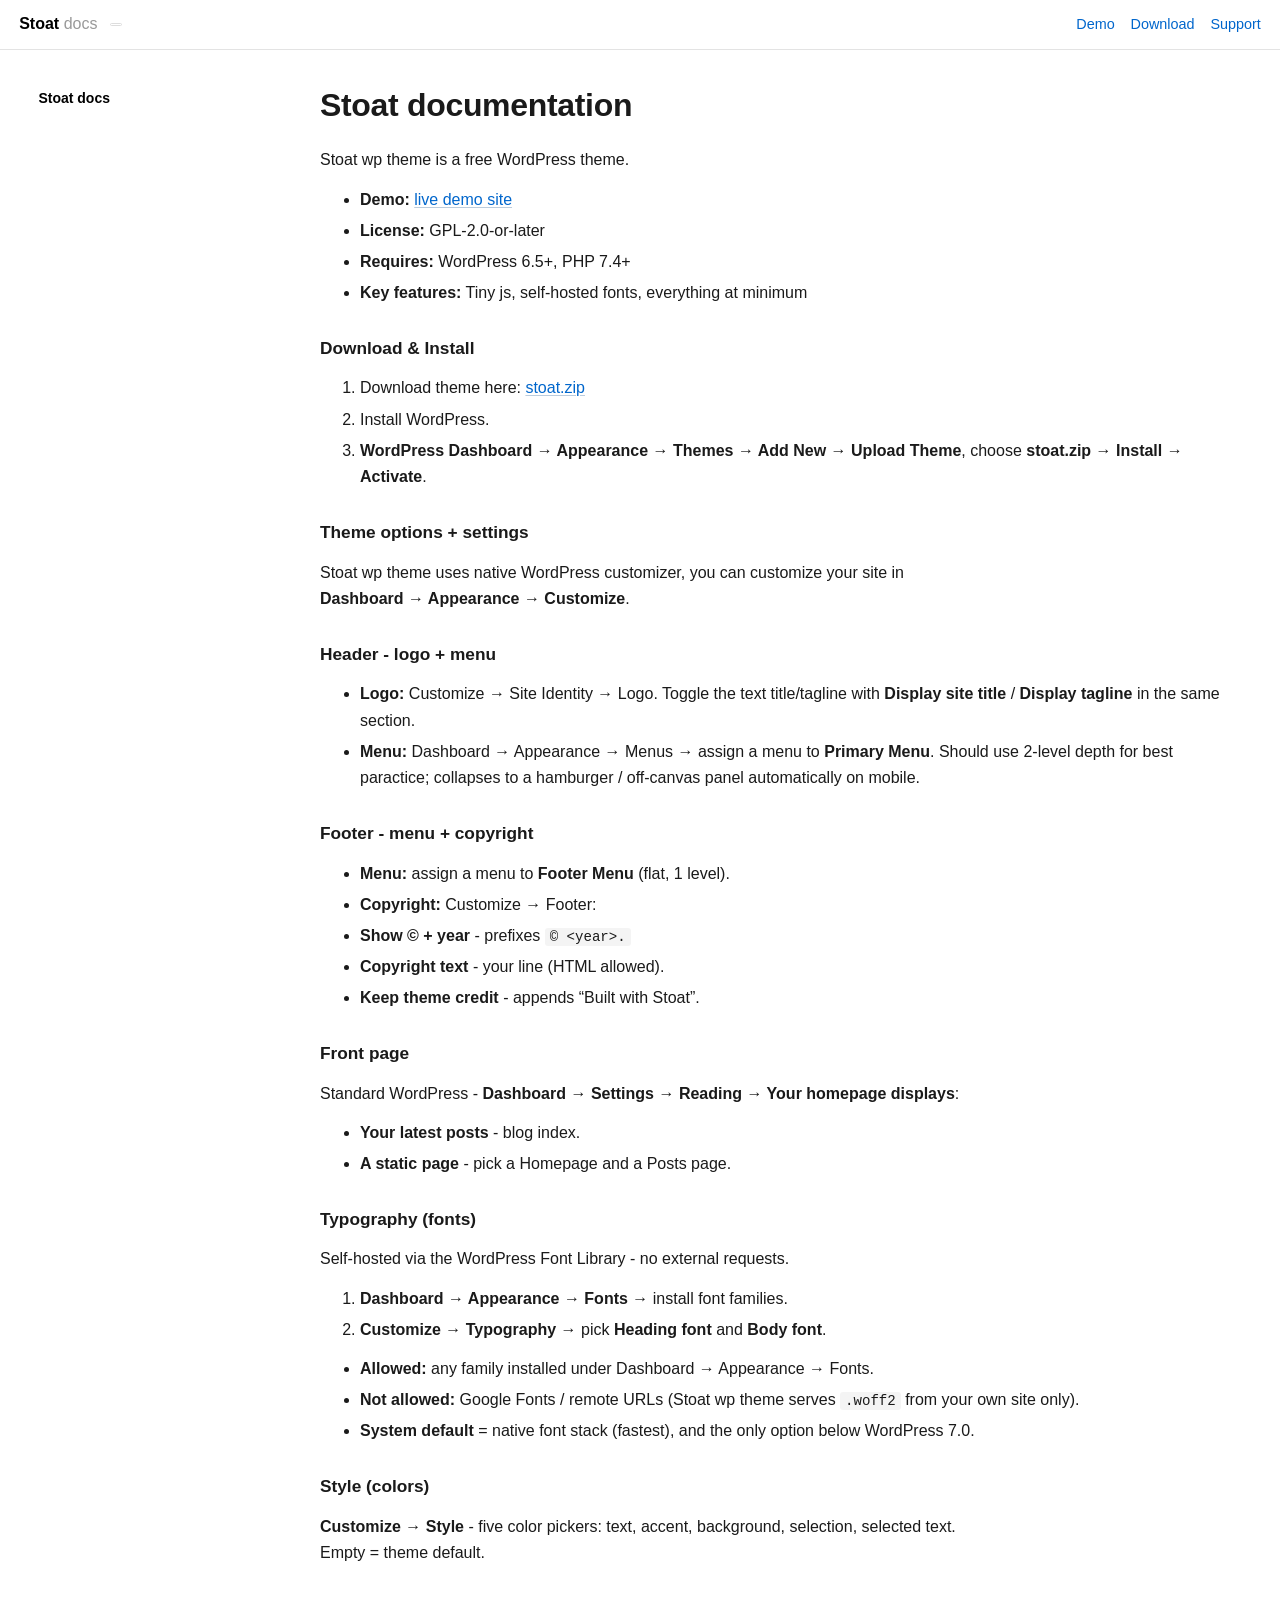
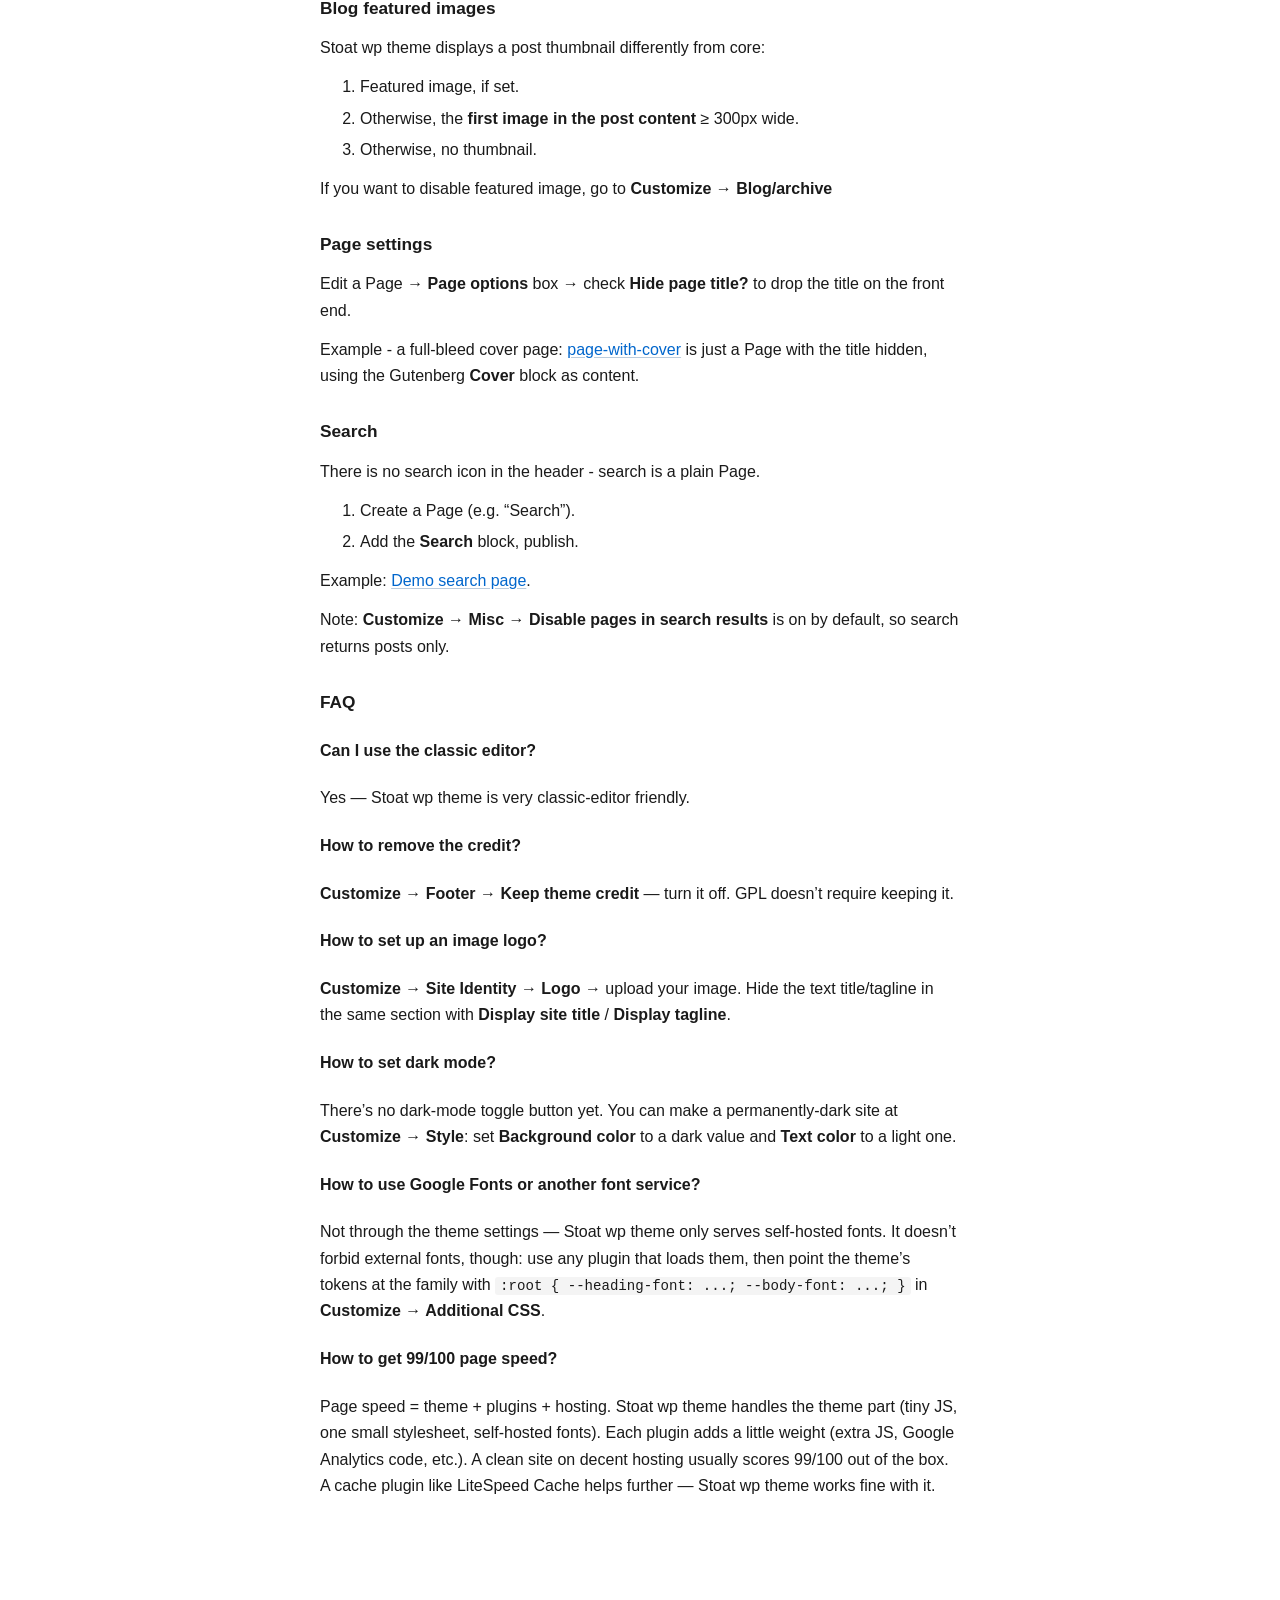
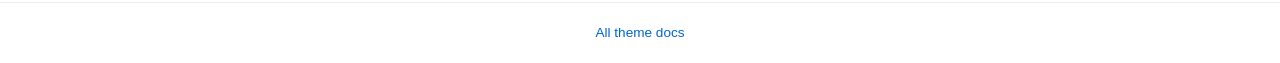
==== docs/index.html @ f6a3c733 "Add Google Analytics tag to every page" ====
<!doctype html><html lang=en><head><meta charset=utf-8><meta name=viewport content="width=device-width,initial-scale=1"><title>Stoat</title><meta name=description content="Stoat wp theme is a free WordPress theme."><link rel=canonical href="https://themedocs.github.io/stoat/"><meta property="og:title" content="Stoat"><meta property="og:url" content="https://themedocs.github.io/stoat/"><meta property="og:type" content="article"><meta property="og:site_name" content="Stoat docs"><meta name="twitter:card" content="summary"><meta property="og:description" content="Stoat wp theme is a free WordPress theme."><style>:root{--a:#1d4ed8}*{box-sizing:border-box}body{margin:0;font:16px/1.65 -apple-system,BlinkMacSystemFont,"Segoe UI",Roboto,sans-serif;color:#1a1a1a;background:#fff;-webkit-text-size-adjust:100%}a{color:#06c;text-decoration:none}a:hover{text-decoration:underline}.skip{position:absolute;left:-9999px}.skip:focus{left:.5em;top:.5em;z-index:9;background:#fff;padding:.4em .8em;border:1px solid #999}.bar{display:flex;align-items:center;gap:.8em;padding:.7em 1.2em;border-bottom:1px solid #e3e3e3;position:sticky;top:0;background:#fff;z-index:5}.bar .brand{color:#000;font-weight:600}.bar .brand span{color:#999;font-weight:400}.bar .ver{font-size:.75em;color:#666;border:1px solid #ddd;padding:.05em .4em;border-radius:2px}.bar-links{margin-left:auto;display:flex;gap:1.1em;font-size:.9em}.jump{display:none}.wrap{display:grid;grid-template-columns:15em minmax(0,1fr) 13em;gap:2.6em;max-width:78em;margin:0 auto;padding:2.2em 1.4em 4em;align-items:start}main{grid-column:2;grid-row:1;max-width:40em;min-width:0}.wide main{grid-column:2/4;max-width:58em}.side{grid-column:1;grid-row:1;position:sticky;top:4.2em;max-height:calc(100vh - 6em);overflow-y:auto;font-size:.875em;line-height:1.75}.toc{grid-column:3;grid-row:1;position:sticky;top:4.2em;font-size:.82em;line-height:1.7}.side a{display:block;color:#444;padding:.1em 0}.side a:hover{color:#06c;text-decoration:none}.side a.on{color:#000;font-weight:600;box-shadow:-.7em 0 0 -.55em var(--a)}.side b{display:block;color:#999;font-size:.82em;text-transform:uppercase;letter-spacing:.06em;margin:1.5em 0 .3em;font-weight:600}.side b:first-of-type{margin-top:.8em}.side-home{font-weight:600;color:#000!important}.toc b{display:block;color:#999;font-size:.9em;text-transform:uppercase;letter-spacing:.06em;margin-bottom:.5em;font-weight:600}.toc a{display:block;color:#555;padding:.12em 0;border-left:2px solid #eee;padding-left:.8em}.toc a.sub{padding-left:1.6em}.toc a:hover{color:#06c;border-left-color:var(--a);text-decoration:none}.crumbs{font-size:.82em;color:#999;margin-bottom:1.1em;display:flex;gap:.5em;flex-wrap:wrap}.crumbs a::after,.crumbs span:not(:last-child)::after{content:" ›";color:#ccc}h1{font-size:2em;line-height:1.25;margin:0 0 .7em;letter-spacing:-.01em}h2{font-size:1.3em;margin:2em 0 .5em;padding-top:1em;border-top:1px solid #eee;letter-spacing:-.005em}h3{font-size:1.08em;margin:1.6em 0 .3em}p,ul,ol{margin:.8em 0}li{margin:.3em 0}main a{text-decoration:underline;text-underline-offset:2px;text-decoration-color:#bcd}blockquote{margin:1.1em 0;padding:.1em 0 .1em 1.1em;border-left:3px solid var(--a);color:#555}code{background:#f4f4f4;padding:.1em .35em;border-radius:3px;font-size:.88em}pre{background:#f8f8f8;border-left:2px solid #ddd;padding:.7em .9em;overflow-x:auto;font-size:.85em;line-height:1.5;margin:.9em 0}pre code{background:none;padding:0;font-size:1em}img{max-width:100%;height:auto;border:1px solid #eee}table{border-collapse:collapse;font-size:.9em;margin:1em 0;display:block;overflow-x:auto}th,td{border:1px solid #e3e3e3;padding:.4em .7em;text-align:left;vertical-align:top}th{background:#fafafa;font-weight:600}hr{border:0;border-top:1px solid #eee;margin:2.2em 0}kbd{border:1px solid #ccc;border-bottom-width:2px;border-radius:3px;padding:.05em .35em;font-size:.85em;background:#fafafa}.pager{display:flex;gap:1em;margin-top:3em;padding-top:1.2em;border-top:1px solid #eee;font-size:.92em}.pager a{flex:1;border:1px solid #e3e3e3;padding:.6em .9em;text-decoration:none;color:#000}.pager a:hover{border-color:var(--a)}.pager a span{display:block;font-size:.8em;color:#999}.pager .next{text-align:right;margin-left:auto}.cards{column-count:3;column-gap:2.4em;margin-top:2.4em}.card{break-inside:avoid;margin-bottom:1.9em}.wide main>p{max-width:40em}.card h2{font-size:.82em;text-transform:uppercase;letter-spacing:.06em;color:#999;border:0;margin:0 0 .4em;padding:0}.card a{display:block;font-size:.95em;padding:.1em 0;text-decoration:none}.card .more{color:#999;font-size:.88em}.picks{display:grid;gap:1em;margin-top:2em;max-width:34em}.pick{display:block;border:1px solid #e3e3e3;padding:1em 1.2em;text-decoration:none}.pick:hover{border-color:var(--a);text-decoration:none}.pick b{display:block;color:#000;font-size:1.1em}.pick span{color:#666;font-size:.92em}.foot{border-top:1px solid #eee;padding:1.4em;text-align:center;font-size:.85em;color:#999}@media(max-width:64em){.wrap{grid-template-columns:minmax(0,1fr);gap:0;padding:1.4em 1.1em 3em}main,.wide main{grid-column:1;max-width:none}.cards{column-count:1}.toc{display:none}.side{grid-column:1;grid-row:2;position:static;max-height:none;margin-top:3em;padding-top:1.4em;border-top:1px solid #eee;font-size:1em;line-height:2}.side a.on{box-shadow:none;color:#000}.jump{display:block;font-size:.9em;color:#666}.bar{padding:.7em .9em}.bar-links{display:none}.bar .ver{margin-left:auto}h1{font-size:1.6em}h2{font-size:1.2em}.pager{flex-direction:column}.pager .next{text-align:left;margin-left:0}}</style><script type="application/ld+json">{"@context":"https://schema.org","@type":"BreadcrumbList","itemListElement":[{"@type":"ListItem","position":1,"name":"Stoat"}]}</script><script async src="https://www.googletagmanager.com/gtag/js?id=G-YC7YN7JPV8"></script><script>window.dataLayer=window.dataLayer||[];function gtag(){dataLayer.push(arguments);}gtag('js',new Date());gtag('config','G-YC7YN7JPV8');</script></head><body><a class=skip href="#main">Skip to content</a><header class=bar><a class=brand href="/stoat/">Stoat <span>docs</span></a><span class=ver></span><nav class=bar-links><a href="https://stoat.themepreview.site/" rel=noopener target=_blank>Demo</a><a href="https://wordpress.org/themes/stoat/" rel=noopener target=_blank>Download</a><a href="https://wordpress.org/support/theme/stoat/">Support</a></nav><a class=jump href="#nav">All pages</a></header><div class="wrap wide"><main id=main><h1>Stoat documentation</h1><p>Stoat wp theme is a free WordPress theme.</p>
<ul>
<li><strong>Demo:</strong> <a href="https://stoat.themepreview.site">live demo site</a></li>
<li><strong>License:</strong> GPL-2.0-or-later</li>
<li><strong>Requires:</strong> WordPress 6.5+, PHP 7.4+</li>
<li><strong>Key features:</strong> Tiny js, self-hosted fonts, everything at minimum</li>
</ul>
<h3 id="download-install">Download &amp; Install</h3>
<ol>
<li>Download theme here: <a href="https://downloads.wordpress.org/theme/stoat.zip">stoat.zip</a></li>
<li>Install WordPress.</li>
<li><strong>WordPress Dashboard → Appearance → Themes → Add New → Upload Theme</strong>, choose <strong>stoat.zip</strong> → <strong>Install</strong> → <strong>Activate</strong>.</li>
</ol>
<h3 id="theme-options-settings">Theme options + settings</h3>
<p>Stoat wp theme uses native WordPress customizer, you can customize your site in <strong>Dashboard → Appearance → Customize</strong>.</p>
<h3 id="header-logo-menu">Header - logo + menu</h3>
<ul>
<li><strong>Logo:</strong> Customize → Site Identity → Logo. Toggle the text title/tagline with <strong>Display site title</strong> / <strong>Display tagline</strong> in the same section.</li>
<li><strong>Menu:</strong> Dashboard → Appearance → Menus → assign a menu to <strong>Primary Menu</strong>. Should use 2-level depth for best paractice; collapses to a hamburger / off-canvas panel automatically on mobile.</li>
</ul>
<h3 id="footer-menu-copyright">Footer - menu + copyright</h3>
<ul>
<li><strong>Menu:</strong> assign a menu to <strong>Footer Menu</strong> (flat, 1 level).</li>
<li><strong>Copyright:</strong> Customize → Footer:</li>
<li><strong>Show © + year</strong> - prefixes <code>© &lt;year&gt;.</code></li>
<li><strong>Copyright text</strong> - your line (HTML allowed).</li>
<li><strong>Keep theme credit</strong> - appends &ldquo;Built with Stoat&rdquo;.</li>
</ul>
<h3 id="front-page">Front page</h3>
<p>Standard WordPress - <strong>Dashboard → Settings → Reading → Your homepage displays</strong>:</p>
<ul>
<li><strong>Your latest posts</strong> - blog index.</li>
<li><strong>A static page</strong> - pick a Homepage and a Posts page.</li>
</ul>
<h3 id="typography-fonts">Typography (fonts)</h3>
<p>Self-hosted via the WordPress Font Library - no external requests.</p>
<ol>
<li><strong>Dashboard → Appearance → Fonts</strong> → install font families.</li>
<li><strong>Customize → Typography</strong> → pick <strong>Heading font</strong> and <strong>Body font</strong>.</li>
</ol>
<ul>
<li><strong>Allowed:</strong> any family installed under Dashboard → Appearance → Fonts.</li>
<li><strong>Not allowed:</strong> Google Fonts / remote URLs (Stoat wp theme serves <code>.woff2</code> from your own site only).</li>
<li><strong>System default</strong> = native font stack (fastest), and the only option below WordPress 7.0.</li>
</ul>
<h3 id="style-colors">Style (colors)</h3>
<p><strong>Customize → Style</strong> - five color pickers: text, accent, background, selection, selected text. Empty = theme default.</p>
<h3 id="blog-featured-images">Blog featured images</h3>
<p>Stoat wp theme displays a post thumbnail differently from core:</p>
<ol>
<li>Featured image, if set.</li>
<li>Otherwise, the <strong>first image in the post content</strong> ≥ 300px wide.</li>
<li>Otherwise, no thumbnail.</li>
</ol>
<p>If you want to disable featured image, go to <strong>Customize → Blog/archive</strong></p>
<h3 id="page-settings">Page settings</h3>
<p>Edit a Page → <strong>Page options</strong> box → check <strong>Hide page title?</strong> to drop the title on the front end.</p>
<p>Example - a full-bleed cover page: <a href="https://stoat.themepreview.site/page-with-cover/">page-with-cover</a> is just a Page with the title hidden, using the Gutenberg <strong>Cover</strong> block as content.</p>
<h3 id="search">Search</h3>
<p>There is no search icon in the header - search is a plain Page.</p>
<ol>
<li>Create a Page (e.g. &ldquo;Search&rdquo;).</li>
<li>Add the <strong>Search</strong> block, publish.</li>
</ol>
<p>Example: <a href="https://stoat.themepreview.site/search/">Demo search page</a>.</p>
<p>Note: <strong>Customize → Misc → Disable pages in search results</strong> is on by default, so search returns posts only.</p>
<h3 id="faq">FAQ</h3>
<h4 id="can-i-use-the-classic-editor">Can I use the classic editor?</h4>
<p>Yes — Stoat wp theme is very classic-editor friendly.</p>
<h4 id="how-to-remove-the-credit">How to remove the credit?</h4>
<p><strong>Customize → Footer → Keep theme credit</strong> — turn it off. GPL doesn&rsquo;t require keeping it.</p>
<h4 id="how-to-set-up-an-image-logo">How to set up an image logo?</h4>
<p><strong>Customize → Site Identity → Logo</strong> → upload your image. Hide the text title/tagline in the same section with <strong>Display site title</strong> / <strong>Display tagline</strong>.</p>
<h4 id="how-to-set-dark-mode">How to set dark mode?</h4>
<p>There&rsquo;s no dark-mode toggle button yet. You can make a permanently-dark site at <strong>Customize → Style</strong>: set <strong>Background color</strong> to a dark value and <strong>Text color</strong> to a light one.</p>
<h4 id="how-to-use-google-fonts-or-another-font-service">How to use Google Fonts or another font service?</h4>
<p>Not through the theme settings — Stoat wp theme only serves self-hosted fonts. It doesn&rsquo;t forbid external fonts, though: use any plugin that loads them, then point the theme&rsquo;s tokens at the family with <code>:root { --heading-font: ...; --body-font: ...; }</code> in <strong>Customize → Additional CSS</strong>.</p>
<h4 id="how-to-get-99100-page-speed">How to get 99/100 page speed?</h4>
<p>Page speed = theme + plugins + hosting. Stoat wp theme handles the theme part (tiny JS, one small stylesheet, self-hosted fonts). Each plugin adds a little weight (extra JS, Google Analytics code, etc.). A clean site on decent hosting usually scores 99/100 out of the box. A cache plugin like LiteSpeed Cache helps further — Stoat wp theme works fine with it.</p><div class=cards></div></main><nav class="side" id="nav" aria-label="Stoat documentation"><a class="side-home" href="/stoat/">Stoat docs</a></nav></div><footer class=foot><a href="https://themedocs.github.io/">All theme docs</a></footer></body></html>
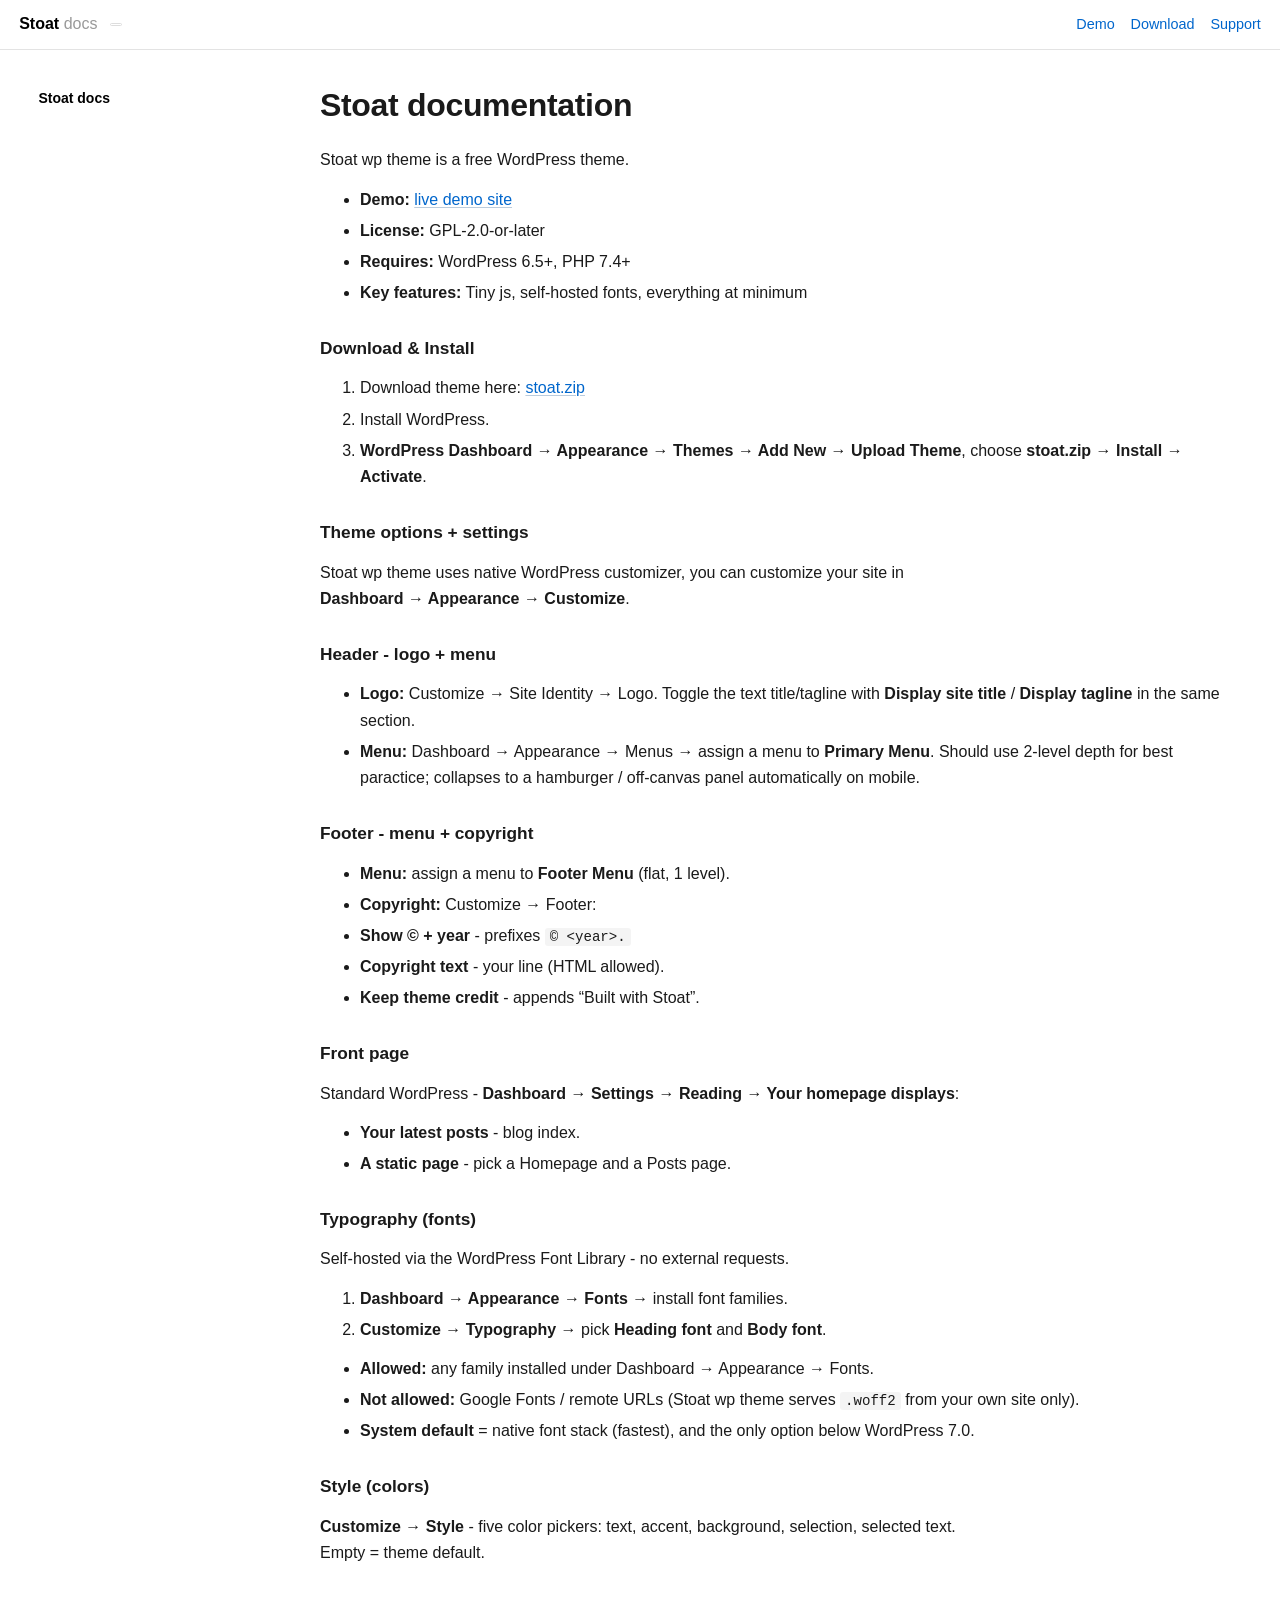
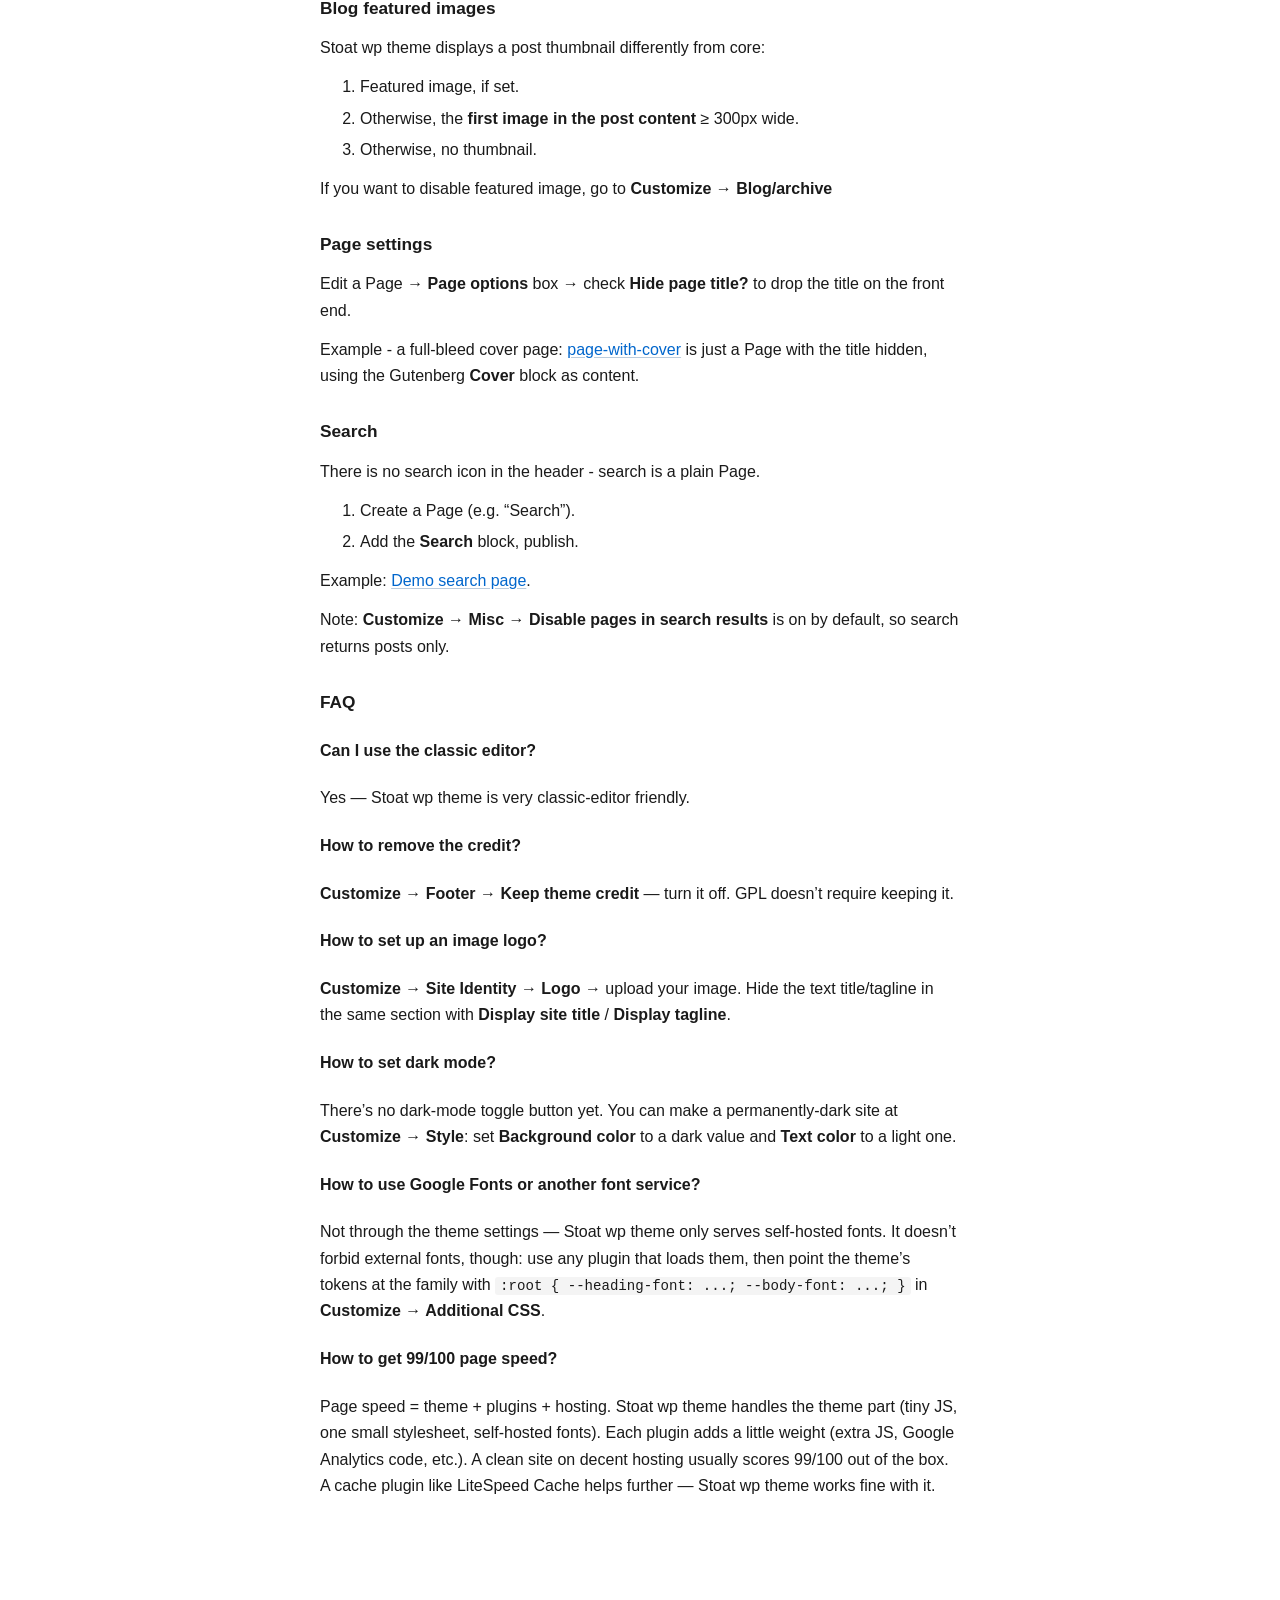
==== commit 99561037: "Drop docs footer link and ThemeForest download button" ====
--- a/docs/index.html
+++ b/docs/index.html
@@ -1,4 +1,4 @@
-<!doctype html><html lang=en><head><meta charset=utf-8><meta name=viewport content="width=device-width,initial-scale=1"><title>Stoat</title><meta name=description content="Stoat wp theme is a free WordPress theme."><link rel=canonical href="https://themedocs.github.io/stoat/"><meta property="og:title" content="Stoat"><meta property="og:url" content="https://themedocs.github.io/stoat/"><meta property="og:type" content="article"><meta property="og:site_name" content="Stoat docs"><meta name="twitter:card" content="summary"><meta property="og:description" content="Stoat wp theme is a free WordPress theme."><style>:root{--a:#1d4ed8}*{box-sizing:border-box}body{margin:0;font:16px/1.65 -apple-system,BlinkMacSystemFont,"Segoe UI",Roboto,sans-serif;color:#1a1a1a;background:#fff;-webkit-text-size-adjust:100%}a{color:#06c;text-decoration:none}a:hover{text-decoration:underline}.skip{position:absolute;left:-9999px}.skip:focus{left:.5em;top:.5em;z-index:9;background:#fff;padding:.4em .8em;border:1px solid #999}.bar{display:flex;align-items:center;gap:.8em;padding:.7em 1.2em;border-bottom:1px solid #e3e3e3;position:sticky;top:0;background:#fff;z-index:5}.bar .brand{color:#000;font-weight:600}.bar .brand span{color:#999;font-weight:400}.bar .ver{font-size:.75em;color:#666;border:1px solid #ddd;padding:.05em .4em;border-radius:2px}.bar-links{margin-left:auto;display:flex;gap:1.1em;font-size:.9em}.jump{display:none}.wrap{display:grid;grid-template-columns:15em minmax(0,1fr) 13em;gap:2.6em;max-width:78em;margin:0 auto;padding:2.2em 1.4em 4em;align-items:start}main{grid-column:2;grid-row:1;max-width:40em;min-width:0}.wide main{grid-column:2/4;max-width:58em}.side{grid-column:1;grid-row:1;position:sticky;top:4.2em;max-height:calc(100vh - 6em);overflow-y:auto;font-size:.875em;line-height:1.75}.toc{grid-column:3;grid-row:1;position:sticky;top:4.2em;font-size:.82em;line-height:1.7}.side a{display:block;color:#444;padding:.1em 0}.side a:hover{color:#06c;text-decoration:none}.side a.on{color:#000;font-weight:600;box-shadow:-.7em 0 0 -.55em var(--a)}.side b{display:block;color:#999;font-size:.82em;text-transform:uppercase;letter-spacing:.06em;margin:1.5em 0 .3em;font-weight:600}.side b:first-of-type{margin-top:.8em}.side-home{font-weight:600;color:#000!important}.toc b{display:block;color:#999;font-size:.9em;text-transform:uppercase;letter-spacing:.06em;margin-bottom:.5em;font-weight:600}.toc a{display:block;color:#555;padding:.12em 0;border-left:2px solid #eee;padding-left:.8em}.toc a.sub{padding-left:1.6em}.toc a:hover{color:#06c;border-left-color:var(--a);text-decoration:none}.crumbs{font-size:.82em;color:#999;margin-bottom:1.1em;display:flex;gap:.5em;flex-wrap:wrap}.crumbs a::after,.crumbs span:not(:last-child)::after{content:" ›";color:#ccc}h1{font-size:2em;line-height:1.25;margin:0 0 .7em;letter-spacing:-.01em}h2{font-size:1.3em;margin:2em 0 .5em;padding-top:1em;border-top:1px solid #eee;letter-spacing:-.005em}h3{font-size:1.08em;margin:1.6em 0 .3em}p,ul,ol{margin:.8em 0}li{margin:.3em 0}main a{text-decoration:underline;text-underline-offset:2px;text-decoration-color:#bcd}blockquote{margin:1.1em 0;padding:.1em 0 .1em 1.1em;border-left:3px solid var(--a);color:#555}code{background:#f4f4f4;padding:.1em .35em;border-radius:3px;font-size:.88em}pre{background:#f8f8f8;border-left:2px solid #ddd;padding:.7em .9em;overflow-x:auto;font-size:.85em;line-height:1.5;margin:.9em 0}pre code{background:none;padding:0;font-size:1em}img{max-width:100%;height:auto;border:1px solid #eee}table{border-collapse:collapse;font-size:.9em;margin:1em 0;display:block;overflow-x:auto}th,td{border:1px solid #e3e3e3;padding:.4em .7em;text-align:left;vertical-align:top}th{background:#fafafa;font-weight:600}hr{border:0;border-top:1px solid #eee;margin:2.2em 0}kbd{border:1px solid #ccc;border-bottom-width:2px;border-radius:3px;padding:.05em .35em;font-size:.85em;background:#fafafa}.pager{display:flex;gap:1em;margin-top:3em;padding-top:1.2em;border-top:1px solid #eee;font-size:.92em}.pager a{flex:1;border:1px solid #e3e3e3;padding:.6em .9em;text-decoration:none;color:#000}.pager a:hover{border-color:var(--a)}.pager a span{display:block;font-size:.8em;color:#999}.pager .next{text-align:right;margin-left:auto}.cards{column-count:3;column-gap:2.4em;margin-top:2.4em}.card{break-inside:avoid;margin-bottom:1.9em}.wide main>p{max-width:40em}.card h2{font-size:.82em;text-transform:uppercase;letter-spacing:.06em;color:#999;border:0;margin:0 0 .4em;padding:0}.card a{display:block;font-size:.95em;padding:.1em 0;text-decoration:none}.card .more{color:#999;font-size:.88em}.picks{display:grid;gap:1em;margin-top:2em;max-width:34em}.pick{display:block;border:1px solid #e3e3e3;padding:1em 1.2em;text-decoration:none}.pick:hover{border-color:var(--a);text-decoration:none}.pick b{display:block;color:#000;font-size:1.1em}.pick span{color:#666;font-size:.92em}.foot{border-top:1px solid #eee;padding:1.4em;text-align:center;font-size:.85em;color:#999}@media(max-width:64em){.wrap{grid-template-columns:minmax(0,1fr);gap:0;padding:1.4em 1.1em 3em}main,.wide main{grid-column:1;max-width:none}.cards{column-count:1}.toc{display:none}.side{grid-column:1;grid-row:2;position:static;max-height:none;margin-top:3em;padding-top:1.4em;border-top:1px solid #eee;font-size:1em;line-height:2}.side a.on{box-shadow:none;color:#000}.jump{display:block;font-size:.9em;color:#666}.bar{padding:.7em .9em}.bar-links{display:none}.bar .ver{margin-left:auto}h1{font-size:1.6em}h2{font-size:1.2em}.pager{flex-direction:column}.pager .next{text-align:left;margin-left:0}}</style><script type="application/ld+json">{"@context":"https://schema.org","@type":"BreadcrumbList","itemListElement":[{"@type":"ListItem","position":1,"name":"Stoat"}]}</script><script async src="https://www.googletagmanager.com/gtag/js?id=G-YC7YN7JPV8"></script><script>window.dataLayer=window.dataLayer||[];function gtag(){dataLayer.push(arguments);}gtag('js',new Date());gtag('config','G-YC7YN7JPV8');</script></head><body><a class=skip href="#main">Skip to content</a><header class=bar><a class=brand href="/stoat/">Stoat <span>docs</span></a><span class=ver></span><nav class=bar-links><a href="https://stoat.themepreview.site/" rel=noopener target=_blank>Demo</a><a href="https://wordpress.org/themes/stoat/" rel=noopener target=_blank>Download</a><a href="https://wordpress.org/support/theme/stoat/">Support</a></nav><a class=jump href="#nav">All pages</a></header><div class="wrap wide"><main id=main><h1>Stoat documentation</h1><p>Stoat wp theme is a free WordPress theme.</p>
+<!doctype html><html lang=en><head><meta charset=utf-8><meta name=viewport content="width=device-width,initial-scale=1"><title>Stoat</title><meta name=description content="Stoat wp theme is a free WordPress theme."><link rel=canonical href="https://themedocs.github.io/stoat/"><meta property="og:title" content="Stoat"><meta property="og:url" content="https://themedocs.github.io/stoat/"><meta property="og:type" content="article"><meta property="og:site_name" content="Stoat docs"><meta name="twitter:card" content="summary"><meta property="og:description" content="Stoat wp theme is a free WordPress theme."><style>:root{--a:#1d4ed8}*{box-sizing:border-box}body{margin:0;font:16px/1.65 -apple-system,BlinkMacSystemFont,"Segoe UI",Roboto,sans-serif;color:#1a1a1a;background:#fff;-webkit-text-size-adjust:100%}a{color:#06c;text-decoration:none}a:hover{text-decoration:underline}.skip{position:absolute;left:-9999px}.skip:focus{left:.5em;top:.5em;z-index:9;background:#fff;padding:.4em .8em;border:1px solid #999}.bar{display:flex;align-items:center;gap:.8em;padding:.7em 1.2em;border-bottom:1px solid #e3e3e3;position:sticky;top:0;background:#fff;z-index:5}.bar .brand{color:#000;font-weight:600}.bar .brand span{color:#999;font-weight:400}.bar .ver{font-size:.75em;color:#666;border:1px solid #ddd;padding:.05em .4em;border-radius:2px}.bar-links{margin-left:auto;display:flex;gap:1.1em;font-size:.9em}.jump{display:none}.wrap{display:grid;grid-template-columns:15em minmax(0,1fr) 13em;gap:2.6em;max-width:78em;margin:0 auto;padding:2.2em 1.4em 4em;align-items:start}main{grid-column:2;grid-row:1;max-width:40em;min-width:0}.wide main{grid-column:2/4;max-width:58em}.side{grid-column:1;grid-row:1;position:sticky;top:4.2em;max-height:calc(100vh - 6em);overflow-y:auto;font-size:.875em;line-height:1.75}.toc{grid-column:3;grid-row:1;position:sticky;top:4.2em;font-size:.82em;line-height:1.7}.side a{display:block;color:#444;padding:.1em 0}.side a:hover{color:#06c;text-decoration:none}.side a.on{color:#000;font-weight:600;box-shadow:-.7em 0 0 -.55em var(--a)}.side b{display:block;color:#999;font-size:.82em;text-transform:uppercase;letter-spacing:.06em;margin:1.5em 0 .3em;font-weight:600}.side b:first-of-type{margin-top:.8em}.side-home{font-weight:600;color:#000!important}.toc b{display:block;color:#999;font-size:.9em;text-transform:uppercase;letter-spacing:.06em;margin-bottom:.5em;font-weight:600}.toc a{display:block;color:#555;padding:.12em 0;border-left:2px solid #eee;padding-left:.8em}.toc a.sub{padding-left:1.6em}.toc a:hover{color:#06c;border-left-color:var(--a);text-decoration:none}.crumbs{font-size:.82em;color:#999;margin-bottom:1.1em;display:flex;gap:.5em;flex-wrap:wrap}.crumbs a::after,.crumbs span:not(:last-child)::after{content:" ›";color:#ccc}h1{font-size:2em;line-height:1.25;margin:0 0 .7em;letter-spacing:-.01em}h2{font-size:1.3em;margin:2em 0 .5em;padding-top:1em;border-top:1px solid #eee;letter-spacing:-.005em}h3{font-size:1.08em;margin:1.6em 0 .3em}p,ul,ol{margin:.8em 0}li{margin:.3em 0}main a{text-decoration:underline;text-underline-offset:2px;text-decoration-color:#bcd}blockquote{margin:1.1em 0;padding:.1em 0 .1em 1.1em;border-left:3px solid var(--a);color:#555}code{background:#f4f4f4;padding:.1em .35em;border-radius:3px;font-size:.88em}pre{background:#f8f8f8;border-left:2px solid #ddd;padding:.7em .9em;overflow-x:auto;font-size:.85em;line-height:1.5;margin:.9em 0}pre code{background:none;padding:0;font-size:1em}img{max-width:100%;height:auto;border:1px solid #eee}table{border-collapse:collapse;font-size:.9em;margin:1em 0;display:block;overflow-x:auto}th,td{border:1px solid #e3e3e3;padding:.4em .7em;text-align:left;vertical-align:top}th{background:#fafafa;font-weight:600}hr{border:0;border-top:1px solid #eee;margin:2.2em 0}kbd{border:1px solid #ccc;border-bottom-width:2px;border-radius:3px;padding:.05em .35em;font-size:.85em;background:#fafafa}.pager{display:flex;gap:1em;margin-top:3em;padding-top:1.2em;border-top:1px solid #eee;font-size:.92em}.pager a{flex:1;border:1px solid #e3e3e3;padding:.6em .9em;text-decoration:none;color:#000}.pager a:hover{border-color:var(--a)}.pager a span{display:block;font-size:.8em;color:#999}.pager .next{text-align:right;margin-left:auto}.cards{column-count:3;column-gap:2.4em;margin-top:2.4em}.card{break-inside:avoid;margin-bottom:1.9em}.wide main>p{max-width:40em}.card h2{font-size:.82em;text-transform:uppercase;letter-spacing:.06em;color:#999;border:0;margin:0 0 .4em;padding:0}.card a{display:block;font-size:.95em;padding:.1em 0;text-decoration:none}.card .more{color:#999;font-size:.88em}.picks{display:grid;gap:1em;margin-top:2em;max-width:34em}.pick{display:block;border:1px solid #e3e3e3;padding:1em 1.2em;text-decoration:none}.pick:hover{border-color:var(--a);text-decoration:none}.pick b{display:block;color:#000;font-size:1.1em}.pick span{color:#666;font-size:.92em}@media(max-width:64em){.wrap{grid-template-columns:minmax(0,1fr);gap:0;padding:1.4em 1.1em 3em}main,.wide main{grid-column:1;max-width:none}.cards{column-count:1}.toc{display:none}.side{grid-column:1;grid-row:2;position:static;max-height:none;margin-top:3em;padding-top:1.4em;border-top:1px solid #eee;font-size:1em;line-height:2}.side a.on{box-shadow:none;color:#000}.jump{display:block;font-size:.9em;color:#666}.bar{padding:.7em .9em}.bar-links{display:none}.bar .ver{margin-left:auto}h1{font-size:1.6em}h2{font-size:1.2em}.pager{flex-direction:column}.pager .next{text-align:left;margin-left:0}}</style><script type="application/ld+json">{"@context":"https://schema.org","@type":"BreadcrumbList","itemListElement":[{"@type":"ListItem","position":1,"name":"Stoat"}]}</script><script async src="https://www.googletagmanager.com/gtag/js?id=G-YC7YN7JPV8"></script><script>window.dataLayer=window.dataLayer||[];function gtag(){dataLayer.push(arguments);}gtag('js',new Date());gtag('config','G-YC7YN7JPV8');</script></head><body><a class=skip href="#main">Skip to content</a><header class=bar><a class=brand href="/stoat/">Stoat <span>docs</span></a><span class=ver></span><nav class=bar-links><a href="https://stoat.themepreview.site/" rel=noopener target=_blank>Demo</a><a href="https://wordpress.org/themes/stoat/" rel=noopener target=_blank>Download</a><a href="https://wordpress.org/support/theme/stoat/">Support</a></nav><a class=jump href="#nav">All pages</a></header><div class="wrap wide"><main id=main><h1>Stoat documentation</h1><p>Stoat wp theme is a free WordPress theme.</p>
 <ul>
 <li><strong>Demo:</strong> <a href="https://stoat.themepreview.site">live demo site</a></li>
 <li><strong>License:</strong> GPL-2.0-or-later</li>
@@ -76,4 +76,4 @@
 <h4 id="how-to-use-google-fonts-or-another-font-service">How to use Google Fonts or another font service?</h4>
 <p>Not through the theme settings — Stoat wp theme only serves self-hosted fonts. It doesn&rsquo;t forbid external fonts, though: use any plugin that loads them, then point the theme&rsquo;s tokens at the family with <code>:root { --heading-font: ...; --body-font: ...; }</code> in <strong>Customize → Additional CSS</strong>.</p>
 <h4 id="how-to-get-99100-page-speed">How to get 99/100 page speed?</h4>
-<p>Page speed = theme + plugins + hosting. Stoat wp theme handles the theme part (tiny JS, one small stylesheet, self-hosted fonts). Each plugin adds a little weight (extra JS, Google Analytics code, etc.). A clean site on decent hosting usually scores 99/100 out of the box. A cache plugin like LiteSpeed Cache helps further — Stoat wp theme works fine with it.</p><div class=cards></div></main><nav class="side" id="nav" aria-label="Stoat documentation"><a class="side-home" href="/stoat/">Stoat docs</a></nav></div><footer class=foot><a href="https://themedocs.github.io/">All theme docs</a></footer></body></html>+<p>Page speed = theme + plugins + hosting. Stoat wp theme handles the theme part (tiny JS, one small stylesheet, self-hosted fonts). Each plugin adds a little weight (extra JS, Google Analytics code, etc.). A clean site on decent hosting usually scores 99/100 out of the box. A cache plugin like LiteSpeed Cache helps further — Stoat wp theme works fine with it.</p><div class=cards></div></main><nav class="side" id="nav" aria-label="Stoat documentation"><a class="side-home" href="/stoat/">Stoat docs</a></nav></div></body></html>
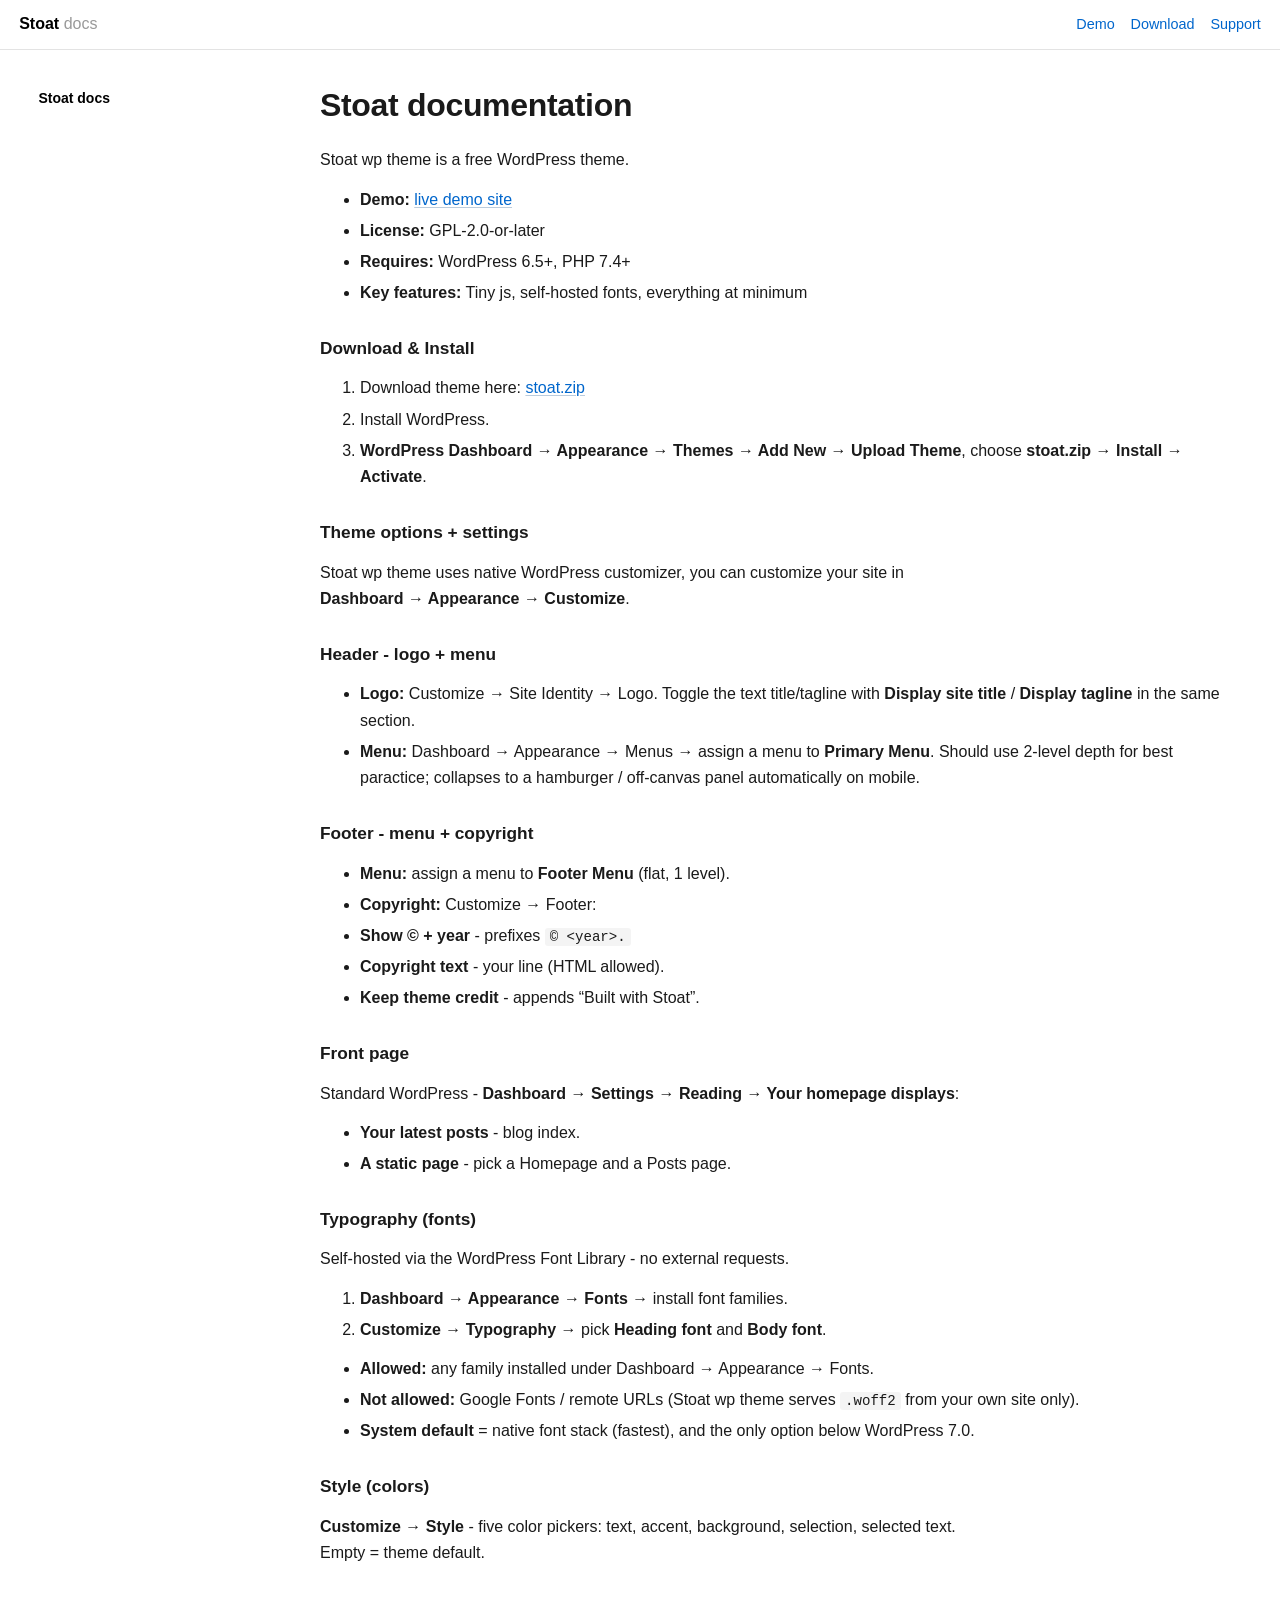
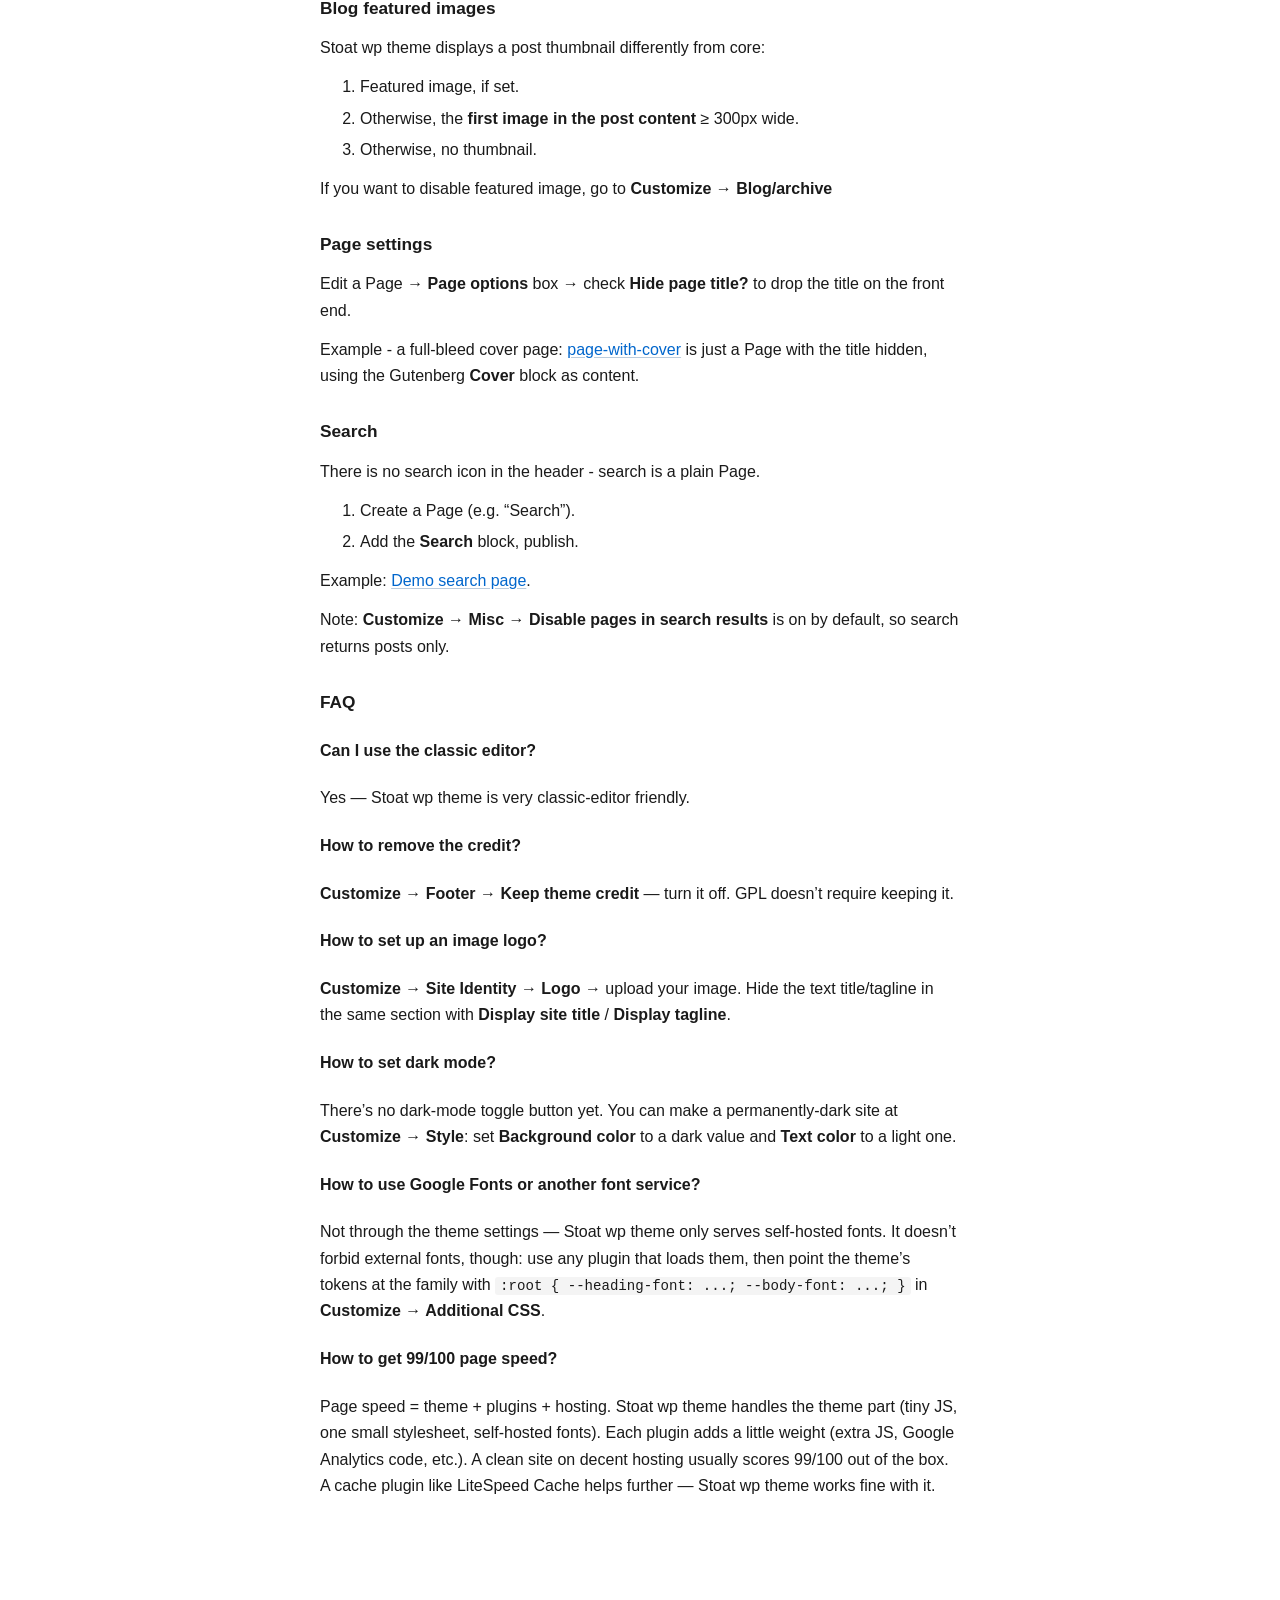
==== commit 7c01a26d: "Remove theme version from the docs header" ====
--- a/docs/index.html
+++ b/docs/index.html
@@ -1,4 +1,4 @@
-<!doctype html><html lang=en><head><meta charset=utf-8><meta name=viewport content="width=device-width,initial-scale=1"><title>Stoat</title><meta name=description content="Stoat wp theme is a free WordPress theme."><link rel=canonical href="https://themedocs.github.io/stoat/"><meta property="og:title" content="Stoat"><meta property="og:url" content="https://themedocs.github.io/stoat/"><meta property="og:type" content="article"><meta property="og:site_name" content="Stoat docs"><meta name="twitter:card" content="summary"><meta property="og:description" content="Stoat wp theme is a free WordPress theme."><style>:root{--a:#1d4ed8}*{box-sizing:border-box}body{margin:0;font:16px/1.65 -apple-system,BlinkMacSystemFont,"Segoe UI",Roboto,sans-serif;color:#1a1a1a;background:#fff;-webkit-text-size-adjust:100%}a{color:#06c;text-decoration:none}a:hover{text-decoration:underline}.skip{position:absolute;left:-9999px}.skip:focus{left:.5em;top:.5em;z-index:9;background:#fff;padding:.4em .8em;border:1px solid #999}.bar{display:flex;align-items:center;gap:.8em;padding:.7em 1.2em;border-bottom:1px solid #e3e3e3;position:sticky;top:0;background:#fff;z-index:5}.bar .brand{color:#000;font-weight:600}.bar .brand span{color:#999;font-weight:400}.bar .ver{font-size:.75em;color:#666;border:1px solid #ddd;padding:.05em .4em;border-radius:2px}.bar-links{margin-left:auto;display:flex;gap:1.1em;font-size:.9em}.jump{display:none}.wrap{display:grid;grid-template-columns:15em minmax(0,1fr) 13em;gap:2.6em;max-width:78em;margin:0 auto;padding:2.2em 1.4em 4em;align-items:start}main{grid-column:2;grid-row:1;max-width:40em;min-width:0}.wide main{grid-column:2/4;max-width:58em}.side{grid-column:1;grid-row:1;position:sticky;top:4.2em;max-height:calc(100vh - 6em);overflow-y:auto;font-size:.875em;line-height:1.75}.toc{grid-column:3;grid-row:1;position:sticky;top:4.2em;font-size:.82em;line-height:1.7}.side a{display:block;color:#444;padding:.1em 0}.side a:hover{color:#06c;text-decoration:none}.side a.on{color:#000;font-weight:600;box-shadow:-.7em 0 0 -.55em var(--a)}.side b{display:block;color:#999;font-size:.82em;text-transform:uppercase;letter-spacing:.06em;margin:1.5em 0 .3em;font-weight:600}.side b:first-of-type{margin-top:.8em}.side-home{font-weight:600;color:#000!important}.toc b{display:block;color:#999;font-size:.9em;text-transform:uppercase;letter-spacing:.06em;margin-bottom:.5em;font-weight:600}.toc a{display:block;color:#555;padding:.12em 0;border-left:2px solid #eee;padding-left:.8em}.toc a.sub{padding-left:1.6em}.toc a:hover{color:#06c;border-left-color:var(--a);text-decoration:none}.crumbs{font-size:.82em;color:#999;margin-bottom:1.1em;display:flex;gap:.5em;flex-wrap:wrap}.crumbs a::after,.crumbs span:not(:last-child)::after{content:" ›";color:#ccc}h1{font-size:2em;line-height:1.25;margin:0 0 .7em;letter-spacing:-.01em}h2{font-size:1.3em;margin:2em 0 .5em;padding-top:1em;border-top:1px solid #eee;letter-spacing:-.005em}h3{font-size:1.08em;margin:1.6em 0 .3em}p,ul,ol{margin:.8em 0}li{margin:.3em 0}main a{text-decoration:underline;text-underline-offset:2px;text-decoration-color:#bcd}blockquote{margin:1.1em 0;padding:.1em 0 .1em 1.1em;border-left:3px solid var(--a);color:#555}code{background:#f4f4f4;padding:.1em .35em;border-radius:3px;font-size:.88em}pre{background:#f8f8f8;border-left:2px solid #ddd;padding:.7em .9em;overflow-x:auto;font-size:.85em;line-height:1.5;margin:.9em 0}pre code{background:none;padding:0;font-size:1em}img{max-width:100%;height:auto;border:1px solid #eee}table{border-collapse:collapse;font-size:.9em;margin:1em 0;display:block;overflow-x:auto}th,td{border:1px solid #e3e3e3;padding:.4em .7em;text-align:left;vertical-align:top}th{background:#fafafa;font-weight:600}hr{border:0;border-top:1px solid #eee;margin:2.2em 0}kbd{border:1px solid #ccc;border-bottom-width:2px;border-radius:3px;padding:.05em .35em;font-size:.85em;background:#fafafa}.pager{display:flex;gap:1em;margin-top:3em;padding-top:1.2em;border-top:1px solid #eee;font-size:.92em}.pager a{flex:1;border:1px solid #e3e3e3;padding:.6em .9em;text-decoration:none;color:#000}.pager a:hover{border-color:var(--a)}.pager a span{display:block;font-size:.8em;color:#999}.pager .next{text-align:right;margin-left:auto}.cards{column-count:3;column-gap:2.4em;margin-top:2.4em}.card{break-inside:avoid;margin-bottom:1.9em}.wide main>p{max-width:40em}.card h2{font-size:.82em;text-transform:uppercase;letter-spacing:.06em;color:#999;border:0;margin:0 0 .4em;padding:0}.card a{display:block;font-size:.95em;padding:.1em 0;text-decoration:none}.card .more{color:#999;font-size:.88em}.picks{display:grid;gap:1em;margin-top:2em;max-width:34em}.pick{display:block;border:1px solid #e3e3e3;padding:1em 1.2em;text-decoration:none}.pick:hover{border-color:var(--a);text-decoration:none}.pick b{display:block;color:#000;font-size:1.1em}.pick span{color:#666;font-size:.92em}@media(max-width:64em){.wrap{grid-template-columns:minmax(0,1fr);gap:0;padding:1.4em 1.1em 3em}main,.wide main{grid-column:1;max-width:none}.cards{column-count:1}.toc{display:none}.side{grid-column:1;grid-row:2;position:static;max-height:none;margin-top:3em;padding-top:1.4em;border-top:1px solid #eee;font-size:1em;line-height:2}.side a.on{box-shadow:none;color:#000}.jump{display:block;font-size:.9em;color:#666}.bar{padding:.7em .9em}.bar-links{display:none}.bar .ver{margin-left:auto}h1{font-size:1.6em}h2{font-size:1.2em}.pager{flex-direction:column}.pager .next{text-align:left;margin-left:0}}</style><script type="application/ld+json">{"@context":"https://schema.org","@type":"BreadcrumbList","itemListElement":[{"@type":"ListItem","position":1,"name":"Stoat"}]}</script><script async src="https://www.googletagmanager.com/gtag/js?id=G-YC7YN7JPV8"></script><script>window.dataLayer=window.dataLayer||[];function gtag(){dataLayer.push(arguments);}gtag('js',new Date());gtag('config','G-YC7YN7JPV8');</script></head><body><a class=skip href="#main">Skip to content</a><header class=bar><a class=brand href="/stoat/">Stoat <span>docs</span></a><span class=ver></span><nav class=bar-links><a href="https://stoat.themepreview.site/" rel=noopener target=_blank>Demo</a><a href="https://wordpress.org/themes/stoat/" rel=noopener target=_blank>Download</a><a href="https://wordpress.org/support/theme/stoat/">Support</a></nav><a class=jump href="#nav">All pages</a></header><div class="wrap wide"><main id=main><h1>Stoat documentation</h1><p>Stoat wp theme is a free WordPress theme.</p>
+<!doctype html><html lang=en><head><meta charset=utf-8><meta name=viewport content="width=device-width,initial-scale=1"><title>Stoat</title><meta name=description content="Stoat wp theme is a free WordPress theme."><link rel=canonical href="https://themedocs.github.io/stoat/"><meta property="og:title" content="Stoat"><meta property="og:url" content="https://themedocs.github.io/stoat/"><meta property="og:type" content="article"><meta property="og:site_name" content="Stoat docs"><meta name="twitter:card" content="summary"><meta property="og:description" content="Stoat wp theme is a free WordPress theme."><style>:root{--a:#1d4ed8}*{box-sizing:border-box}body{margin:0;font:16px/1.65 -apple-system,BlinkMacSystemFont,"Segoe UI",Roboto,sans-serif;color:#1a1a1a;background:#fff;-webkit-text-size-adjust:100%}a{color:#06c;text-decoration:none}a:hover{text-decoration:underline}.skip{position:absolute;left:-9999px}.skip:focus{left:.5em;top:.5em;z-index:9;background:#fff;padding:.4em .8em;border:1px solid #999}.bar{display:flex;align-items:center;gap:.8em;padding:.7em 1.2em;border-bottom:1px solid #e3e3e3;position:sticky;top:0;background:#fff;z-index:5}.bar .brand{color:#000;font-weight:600}.bar .brand span{color:#999;font-weight:400}.bar-links{margin-left:auto;display:flex;gap:1.1em;font-size:.9em}.jump{display:none}.wrap{display:grid;grid-template-columns:15em minmax(0,1fr) 13em;gap:2.6em;max-width:78em;margin:0 auto;padding:2.2em 1.4em 4em;align-items:start}main{grid-column:2;grid-row:1;max-width:40em;min-width:0}.wide main{grid-column:2/4;max-width:58em}.side{grid-column:1;grid-row:1;position:sticky;top:4.2em;max-height:calc(100vh - 6em);overflow-y:auto;font-size:.875em;line-height:1.75}.toc{grid-column:3;grid-row:1;position:sticky;top:4.2em;font-size:.82em;line-height:1.7}.side a{display:block;color:#444;padding:.1em 0}.side a:hover{color:#06c;text-decoration:none}.side a.on{color:#000;font-weight:600;box-shadow:-.7em 0 0 -.55em var(--a)}.side b{display:block;color:#999;font-size:.82em;text-transform:uppercase;letter-spacing:.06em;margin:1.5em 0 .3em;font-weight:600}.side b:first-of-type{margin-top:.8em}.side-home{font-weight:600;color:#000!important}.toc b{display:block;color:#999;font-size:.9em;text-transform:uppercase;letter-spacing:.06em;margin-bottom:.5em;font-weight:600}.toc a{display:block;color:#555;padding:.12em 0;border-left:2px solid #eee;padding-left:.8em}.toc a.sub{padding-left:1.6em}.toc a:hover{color:#06c;border-left-color:var(--a);text-decoration:none}.crumbs{font-size:.82em;color:#999;margin-bottom:1.1em;display:flex;gap:.5em;flex-wrap:wrap}.crumbs a::after,.crumbs span:not(:last-child)::after{content:" ›";color:#ccc}h1{font-size:2em;line-height:1.25;margin:0 0 .7em;letter-spacing:-.01em}h2{font-size:1.3em;margin:2em 0 .5em;padding-top:1em;border-top:1px solid #eee;letter-spacing:-.005em}h3{font-size:1.08em;margin:1.6em 0 .3em}p,ul,ol{margin:.8em 0}li{margin:.3em 0}main a{text-decoration:underline;text-underline-offset:2px;text-decoration-color:#bcd}blockquote{margin:1.1em 0;padding:.1em 0 .1em 1.1em;border-left:3px solid var(--a);color:#555}code{background:#f4f4f4;padding:.1em .35em;border-radius:3px;font-size:.88em}pre{background:#f8f8f8;border-left:2px solid #ddd;padding:.7em .9em;overflow-x:auto;font-size:.85em;line-height:1.5;margin:.9em 0}pre code{background:none;padding:0;font-size:1em}img{max-width:100%;height:auto;border:1px solid #eee}table{border-collapse:collapse;font-size:.9em;margin:1em 0;display:block;overflow-x:auto}th,td{border:1px solid #e3e3e3;padding:.4em .7em;text-align:left;vertical-align:top}th{background:#fafafa;font-weight:600}hr{border:0;border-top:1px solid #eee;margin:2.2em 0}kbd{border:1px solid #ccc;border-bottom-width:2px;border-radius:3px;padding:.05em .35em;font-size:.85em;background:#fafafa}.pager{display:flex;gap:1em;margin-top:3em;padding-top:1.2em;border-top:1px solid #eee;font-size:.92em}.pager a{flex:1;border:1px solid #e3e3e3;padding:.6em .9em;text-decoration:none;color:#000}.pager a:hover{border-color:var(--a)}.pager a span{display:block;font-size:.8em;color:#999}.pager .next{text-align:right;margin-left:auto}.cards{column-count:3;column-gap:2.4em;margin-top:2.4em}.card{break-inside:avoid;margin-bottom:1.9em}.wide main>p{max-width:40em}.card h2{font-size:.82em;text-transform:uppercase;letter-spacing:.06em;color:#999;border:0;margin:0 0 .4em;padding:0}.card a{display:block;font-size:.95em;padding:.1em 0;text-decoration:none}.card .more{color:#999;font-size:.88em}.picks{display:grid;gap:1em;margin-top:2em;max-width:34em}.pick{display:block;border:1px solid #e3e3e3;padding:1em 1.2em;text-decoration:none}.pick:hover{border-color:var(--a);text-decoration:none}.pick b{display:block;color:#000;font-size:1.1em}.pick span{color:#666;font-size:.92em}@media(max-width:64em){.wrap{grid-template-columns:minmax(0,1fr);gap:0;padding:1.4em 1.1em 3em}main,.wide main{grid-column:1;max-width:none}.cards{column-count:1}.toc{display:none}.side{grid-column:1;grid-row:2;position:static;max-height:none;margin-top:3em;padding-top:1.4em;border-top:1px solid #eee;font-size:1em;line-height:2}.side a.on{box-shadow:none;color:#000}.jump{display:block;font-size:.9em;color:#666}.bar{padding:.7em .9em}.bar-links{display:none}.jump{margin-left:auto}h1{font-size:1.6em}h2{font-size:1.2em}.pager{flex-direction:column}.pager .next{text-align:left;margin-left:0}}</style><script type="application/ld+json">{"@context":"https://schema.org","@type":"BreadcrumbList","itemListElement":[{"@type":"ListItem","position":1,"name":"Stoat"}]}</script><script async src="https://www.googletagmanager.com/gtag/js?id=G-YC7YN7JPV8"></script><script>window.dataLayer=window.dataLayer||[];function gtag(){dataLayer.push(arguments);}gtag('js',new Date());gtag('config','G-YC7YN7JPV8');</script></head><body><a class=skip href="#main">Skip to content</a><header class=bar><a class=brand href="/stoat/">Stoat <span>docs</span></a><nav class=bar-links><a href="https://stoat.themepreview.site/" rel=noopener target=_blank>Demo</a><a href="https://wordpress.org/themes/stoat/" rel=noopener target=_blank>Download</a><a href="https://wordpress.org/support/theme/stoat/">Support</a></nav><a class=jump href="#nav">All pages</a></header><div class="wrap wide"><main id=main><h1>Stoat documentation</h1><p>Stoat wp theme is a free WordPress theme.</p>
 <ul>
 <li><strong>Demo:</strong> <a href="https://stoat.themepreview.site">live demo site</a></li>
 <li><strong>License:</strong> GPL-2.0-or-later</li>
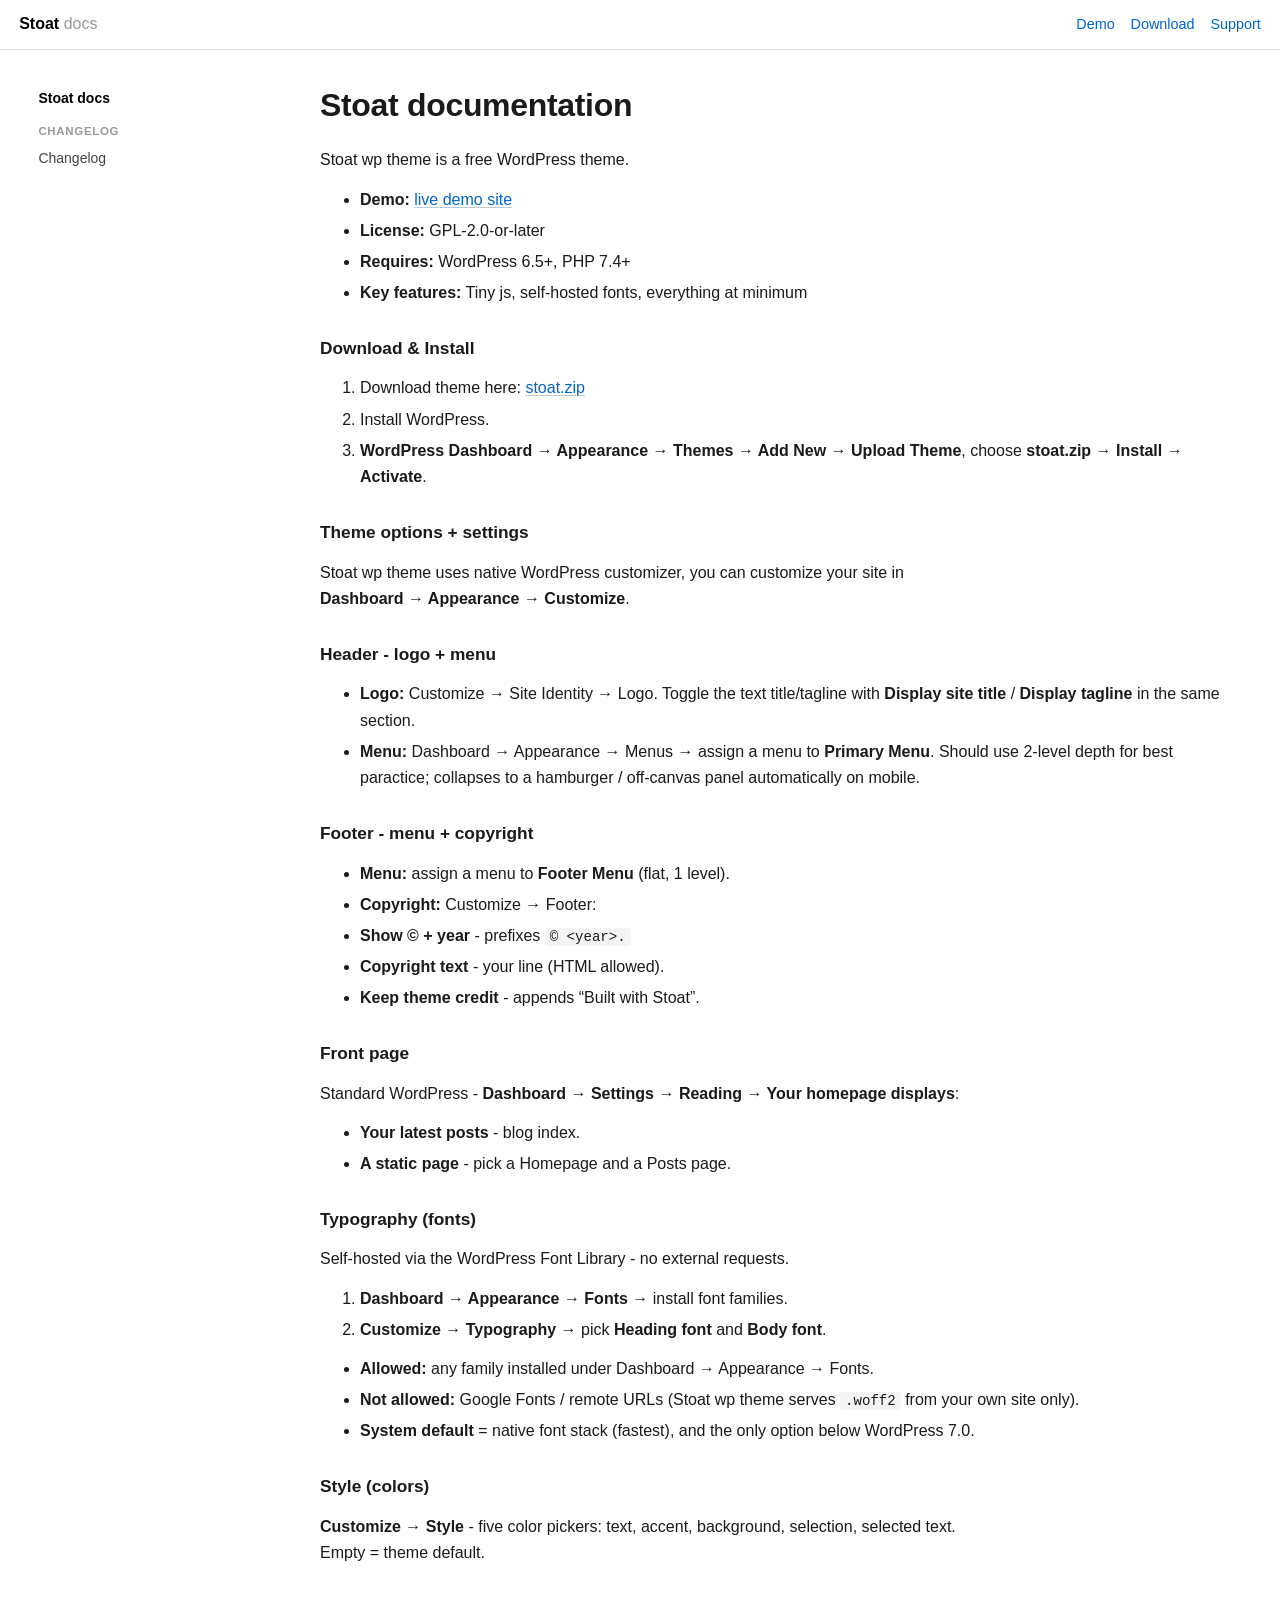
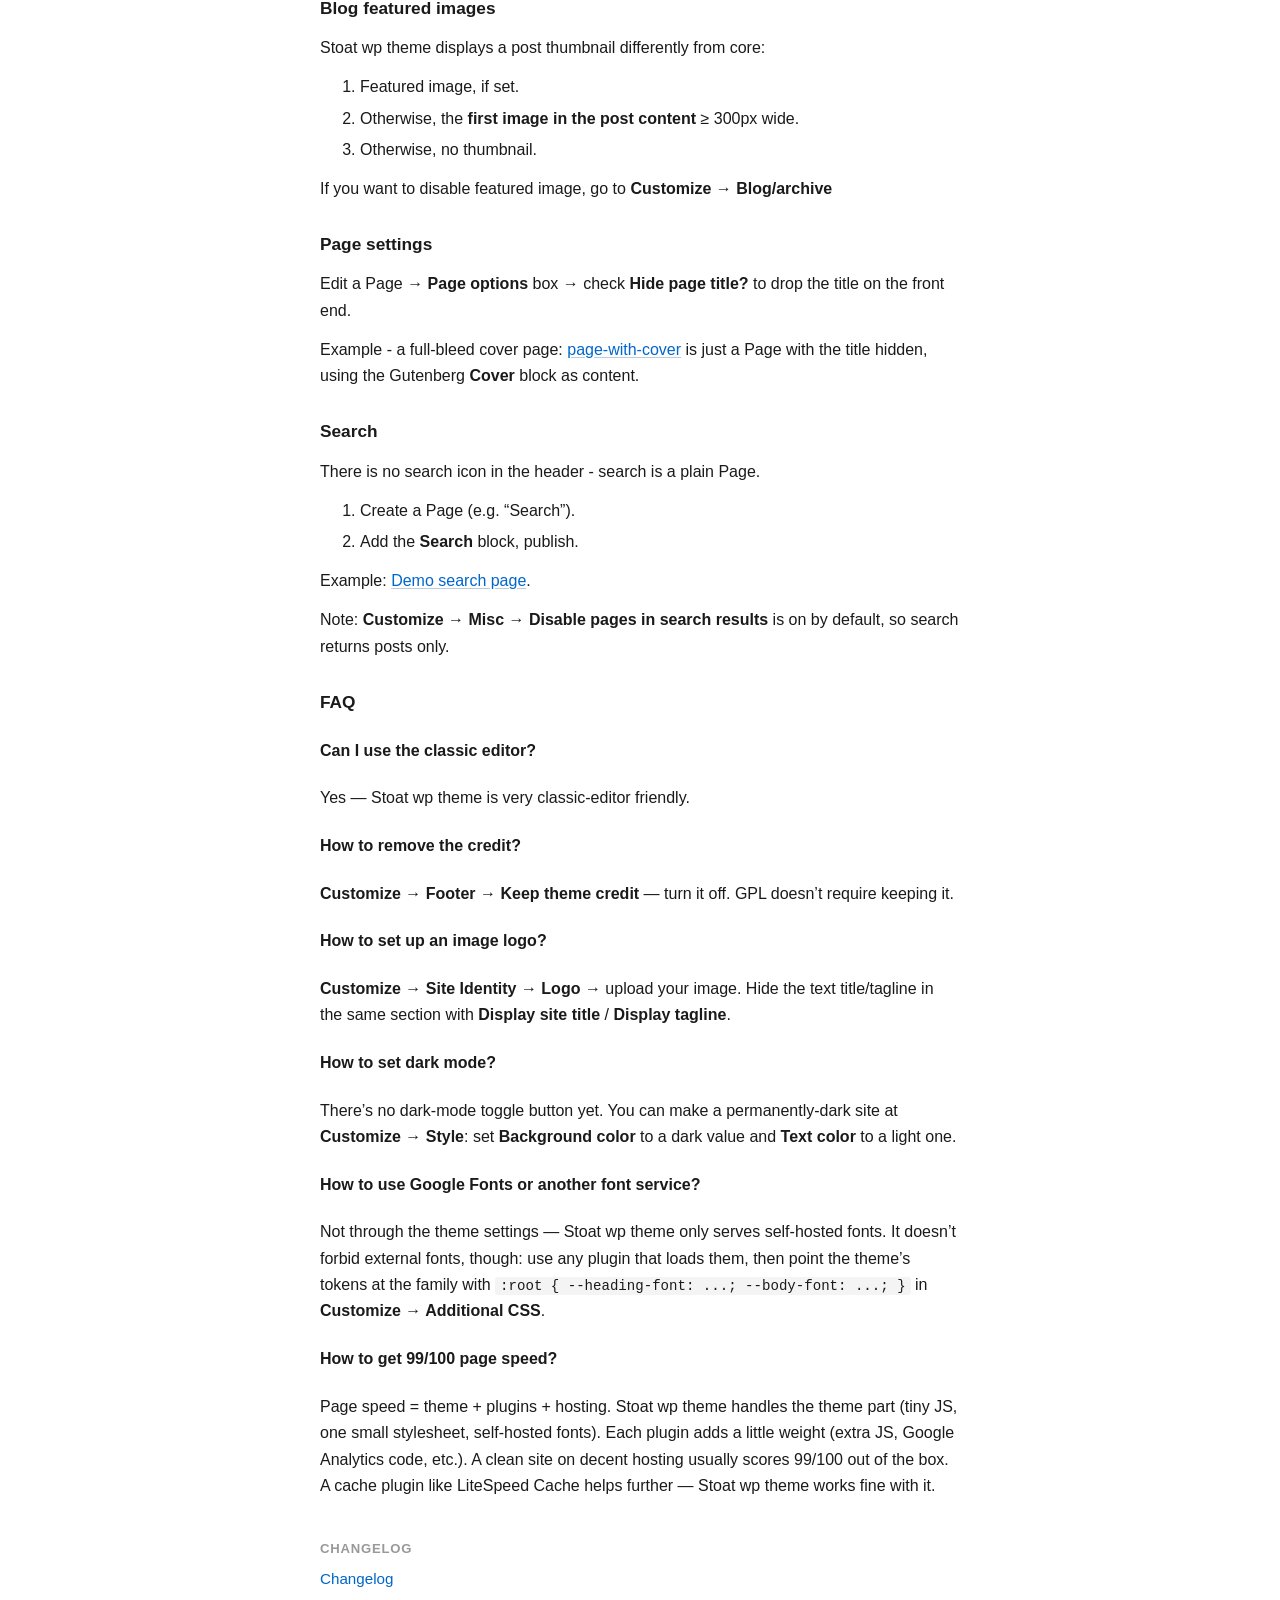
==== commit 67262708: "Add a changelog page" ====
--- a/docs/index.html
+++ b/docs/index.html
@@ -76,4 +76,4 @@
 <h4 id="how-to-use-google-fonts-or-another-font-service">How to use Google Fonts or another font service?</h4>
 <p>Not through the theme settings — Stoat wp theme only serves self-hosted fonts. It doesn&rsquo;t forbid external fonts, though: use any plugin that loads them, then point the theme&rsquo;s tokens at the family with <code>:root { --heading-font: ...; --body-font: ...; }</code> in <strong>Customize → Additional CSS</strong>.</p>
 <h4 id="how-to-get-99100-page-speed">How to get 99/100 page speed?</h4>
-<p>Page speed = theme + plugins + hosting. Stoat wp theme handles the theme part (tiny JS, one small stylesheet, self-hosted fonts). Each plugin adds a little weight (extra JS, Google Analytics code, etc.). A clean site on decent hosting usually scores 99/100 out of the box. A cache plugin like LiteSpeed Cache helps further — Stoat wp theme works fine with it.</p><div class=cards></div></main><nav class="side" id="nav" aria-label="Stoat documentation"><a class="side-home" href="/stoat/">Stoat docs</a></nav></div></body></html>+<p>Page speed = theme + plugins + hosting. Stoat wp theme handles the theme part (tiny JS, one small stylesheet, self-hosted fonts). Each plugin adds a little weight (extra JS, Google Analytics code, etc.). A clean site on decent hosting usually scores 99/100 out of the box. A cache plugin like LiteSpeed Cache helps further — Stoat wp theme works fine with it.</p><div class=cards><div class=card><h2>Changelog</h2><a href="/stoat/changelog/">Changelog</a></div></div></main><nav class="side" id="nav" aria-label="Stoat documentation"><a class="side-home" href="/stoat/">Stoat docs</a><b>Changelog</b><a href="/stoat/changelog/">Changelog</a></nav></div></body></html>
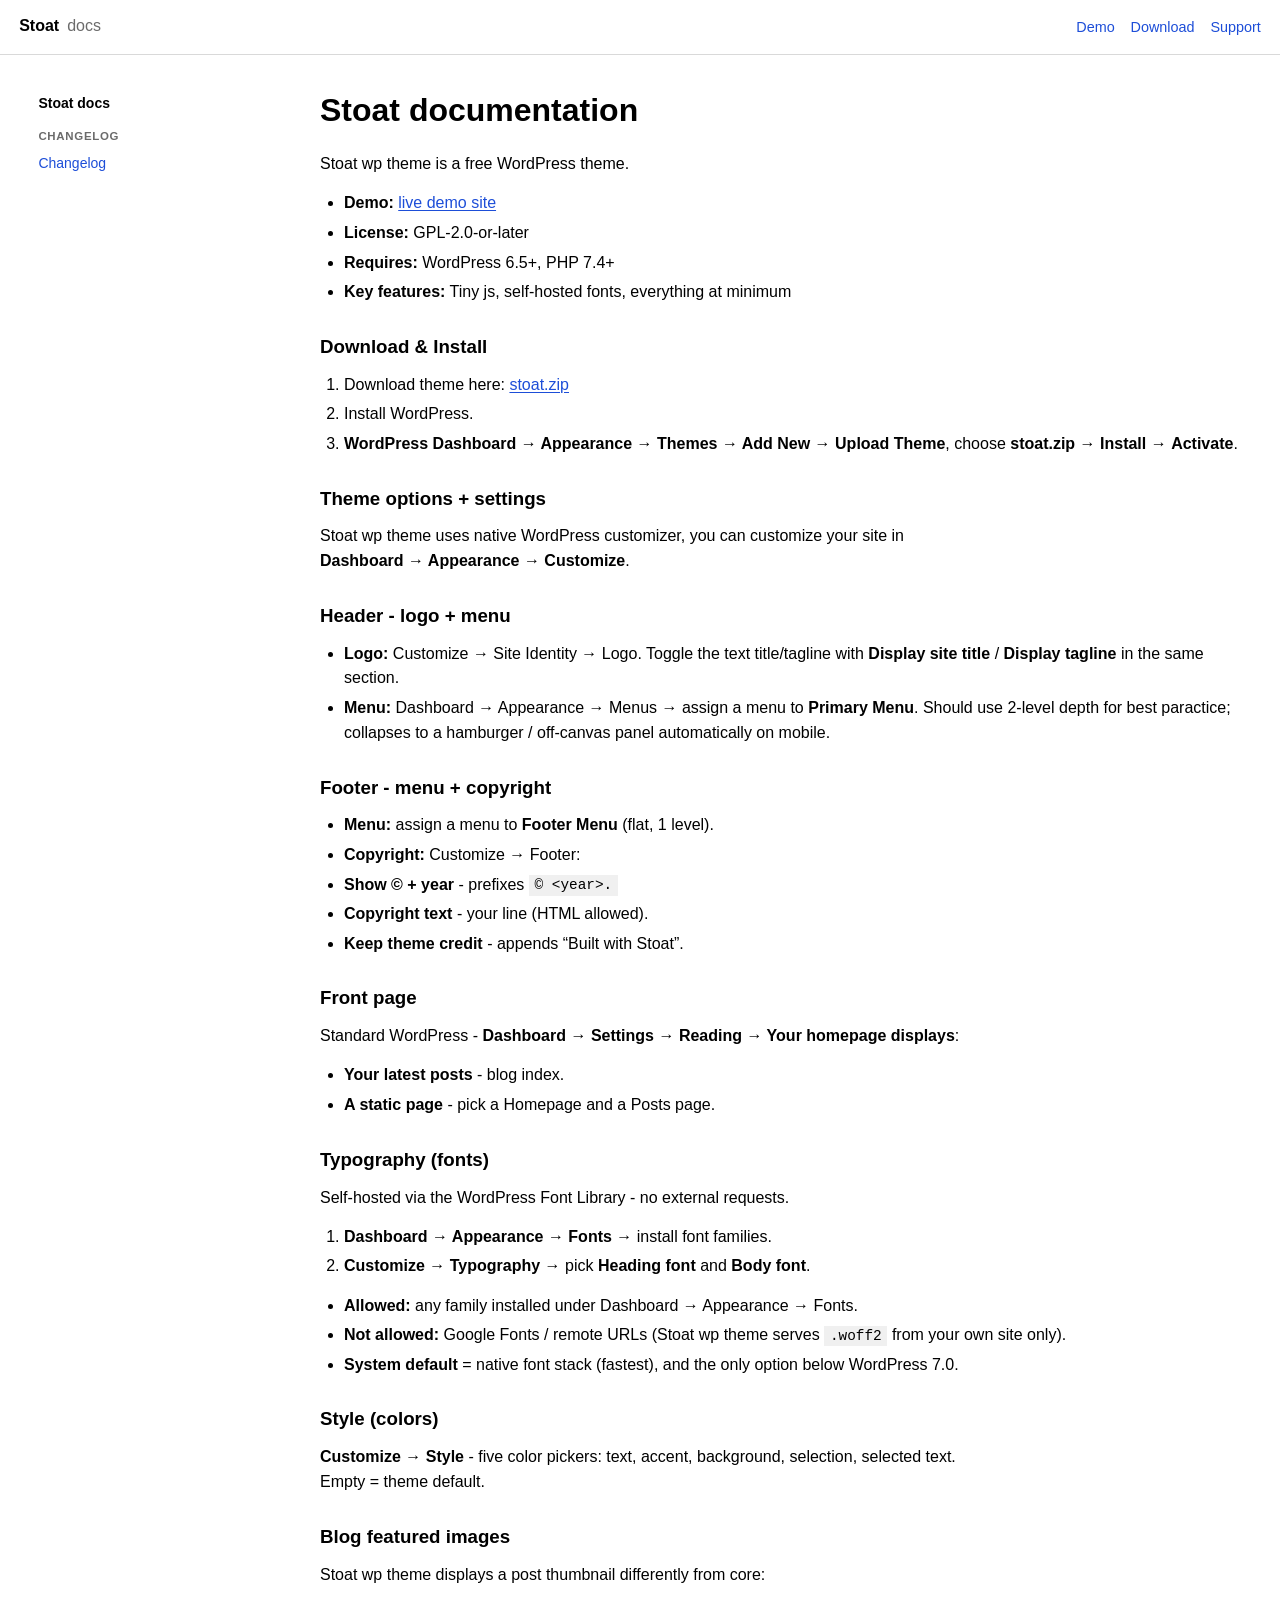
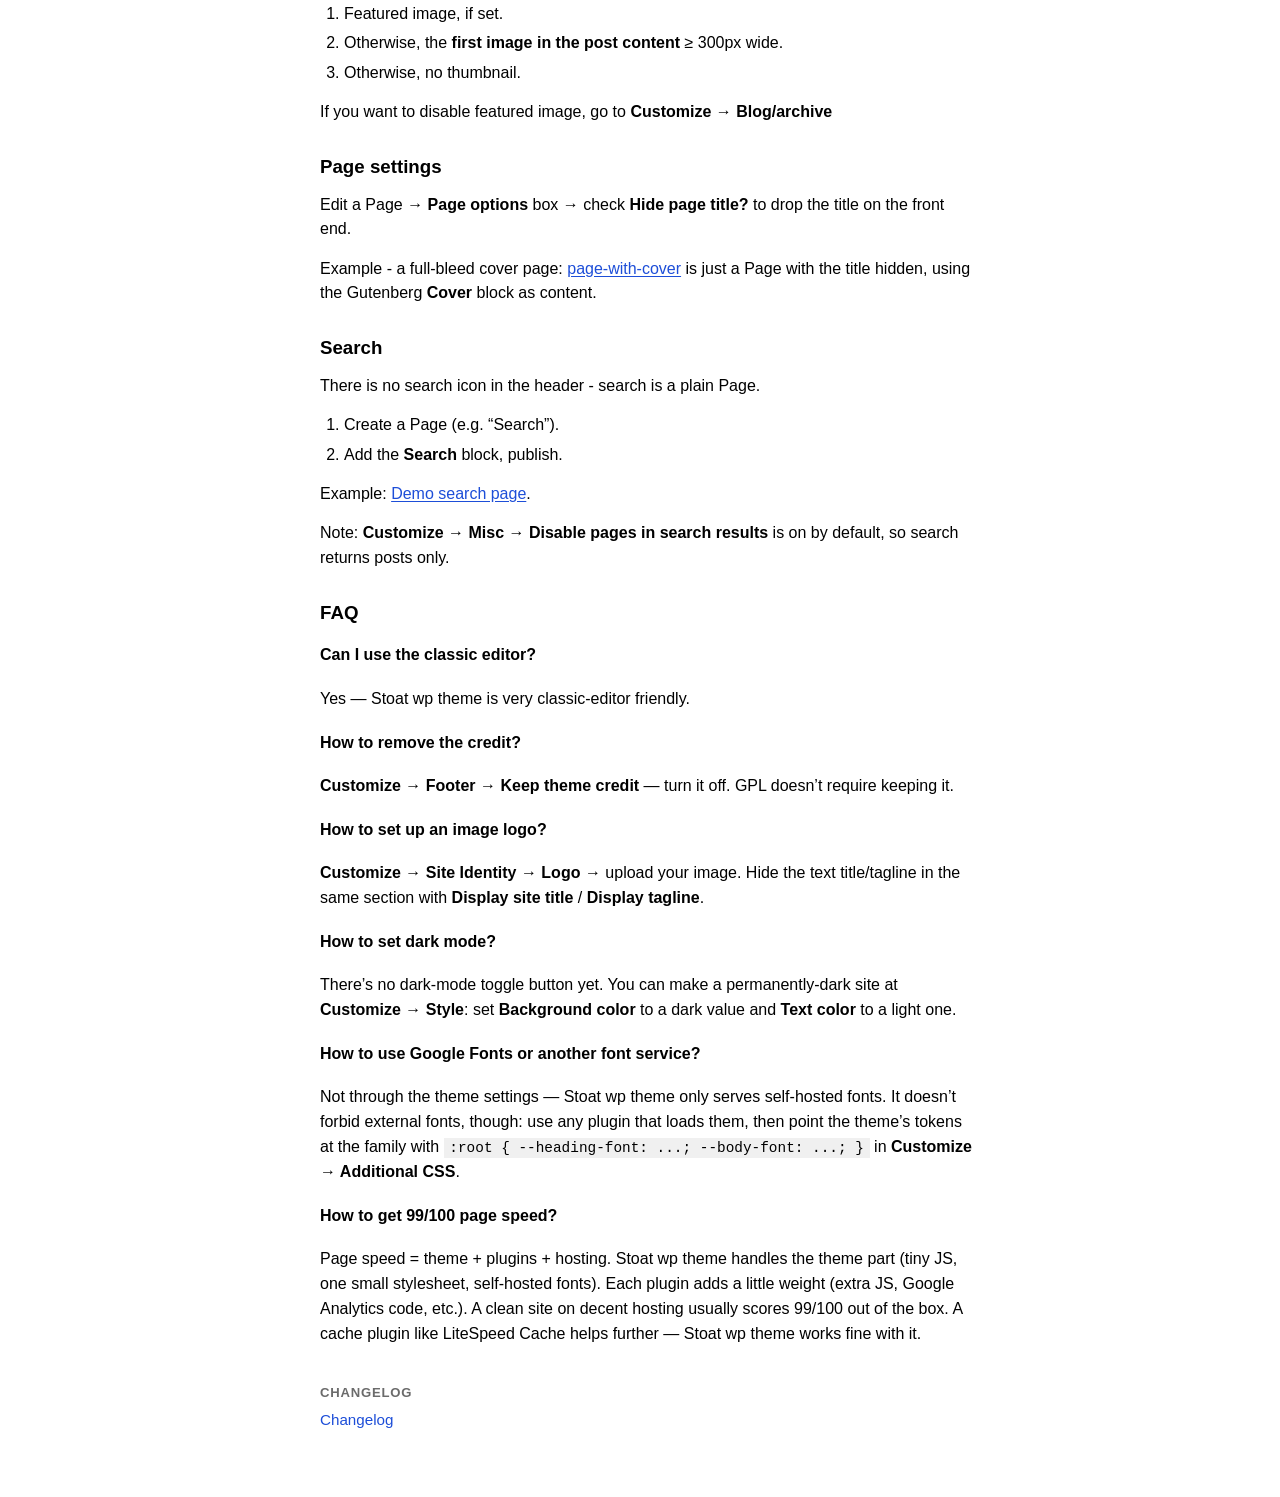
==== commit d005479a: "Docs styling: adopt the Fern docs stylesheet Same sheet the Fern docs use, so every theme's docs rea" ====
--- a/docs/index.html
+++ b/docs/index.html
@@ -1,6 +1,6 @@
-<!doctype html><html lang=en><head><meta charset=utf-8><meta name=viewport content="width=device-width,initial-scale=1"><title>Stoat</title><meta name=description content="Stoat wp theme is a free WordPress theme."><link rel=canonical href="https://themedocs.github.io/stoat/"><meta property="og:title" content="Stoat"><meta property="og:url" content="https://themedocs.github.io/stoat/"><meta property="og:type" content="article"><meta property="og:site_name" content="Stoat docs"><meta name="twitter:card" content="summary"><meta property="og:description" content="Stoat wp theme is a free WordPress theme."><style>:root{--a:#1d4ed8}*{box-sizing:border-box}body{margin:0;font:16px/1.65 -apple-system,BlinkMacSystemFont,"Segoe UI",Roboto,sans-serif;color:#1a1a1a;background:#fff;-webkit-text-size-adjust:100%}a{color:#06c;text-decoration:none}a:hover{text-decoration:underline}.skip{position:absolute;left:-9999px}.skip:focus{left:.5em;top:.5em;z-index:9;background:#fff;padding:.4em .8em;border:1px solid #999}.bar{display:flex;align-items:center;gap:.8em;padding:.7em 1.2em;border-bottom:1px solid #e3e3e3;position:sticky;top:0;background:#fff;z-index:5}.bar .brand{color:#000;font-weight:600}.bar .brand span{color:#999;font-weight:400}.bar-links{margin-left:auto;display:flex;gap:1.1em;font-size:.9em}.jump{display:none}.wrap{display:grid;grid-template-columns:15em minmax(0,1fr) 13em;gap:2.6em;max-width:78em;margin:0 auto;padding:2.2em 1.4em 4em;align-items:start}main{grid-column:2;grid-row:1;max-width:40em;min-width:0}.wide main{grid-column:2/4;max-width:58em}.side{grid-column:1;grid-row:1;position:sticky;top:4.2em;max-height:calc(100vh - 6em);overflow-y:auto;font-size:.875em;line-height:1.75}.toc{grid-column:3;grid-row:1;position:sticky;top:4.2em;font-size:.82em;line-height:1.7}.side a{display:block;color:#444;padding:.1em 0}.side a:hover{color:#06c;text-decoration:none}.side a.on{color:#000;font-weight:600;box-shadow:-.7em 0 0 -.55em var(--a)}.side b{display:block;color:#999;font-size:.82em;text-transform:uppercase;letter-spacing:.06em;margin:1.5em 0 .3em;font-weight:600}.side b:first-of-type{margin-top:.8em}.side-home{font-weight:600;color:#000!important}.toc b{display:block;color:#999;font-size:.9em;text-transform:uppercase;letter-spacing:.06em;margin-bottom:.5em;font-weight:600}.toc a{display:block;color:#555;padding:.12em 0;border-left:2px solid #eee;padding-left:.8em}.toc a.sub{padding-left:1.6em}.toc a:hover{color:#06c;border-left-color:var(--a);text-decoration:none}.crumbs{font-size:.82em;color:#999;margin-bottom:1.1em;display:flex;gap:.5em;flex-wrap:wrap}.crumbs a::after,.crumbs span:not(:last-child)::after{content:" ›";color:#ccc}h1{font-size:2em;line-height:1.25;margin:0 0 .7em;letter-spacing:-.01em}h2{font-size:1.3em;margin:2em 0 .5em;padding-top:1em;border-top:1px solid #eee;letter-spacing:-.005em}h3{font-size:1.08em;margin:1.6em 0 .3em}p,ul,ol{margin:.8em 0}li{margin:.3em 0}main a{text-decoration:underline;text-underline-offset:2px;text-decoration-color:#bcd}blockquote{margin:1.1em 0;padding:.1em 0 .1em 1.1em;border-left:3px solid var(--a);color:#555}code{background:#f4f4f4;padding:.1em .35em;border-radius:3px;font-size:.88em}pre{background:#f8f8f8;border-left:2px solid #ddd;padding:.7em .9em;overflow-x:auto;font-size:.85em;line-height:1.5;margin:.9em 0}pre code{background:none;padding:0;font-size:1em}img{max-width:100%;height:auto;border:1px solid #eee}table{border-collapse:collapse;font-size:.9em;margin:1em 0;display:block;overflow-x:auto}th,td{border:1px solid #e3e3e3;padding:.4em .7em;text-align:left;vertical-align:top}th{background:#fafafa;font-weight:600}hr{border:0;border-top:1px solid #eee;margin:2.2em 0}kbd{border:1px solid #ccc;border-bottom-width:2px;border-radius:3px;padding:.05em .35em;font-size:.85em;background:#fafafa}.pager{display:flex;gap:1em;margin-top:3em;padding-top:1.2em;border-top:1px solid #eee;font-size:.92em}.pager a{flex:1;border:1px solid #e3e3e3;padding:.6em .9em;text-decoration:none;color:#000}.pager a:hover{border-color:var(--a)}.pager a span{display:block;font-size:.8em;color:#999}.pager .next{text-align:right;margin-left:auto}.cards{column-count:3;column-gap:2.4em;margin-top:2.4em}.card{break-inside:avoid;margin-bottom:1.9em}.wide main>p{max-width:40em}.card h2{font-size:.82em;text-transform:uppercase;letter-spacing:.06em;color:#999;border:0;margin:0 0 .4em;padding:0}.card a{display:block;font-size:.95em;padding:.1em 0;text-decoration:none}.card .more{color:#999;font-size:.88em}.picks{display:grid;gap:1em;margin-top:2em;max-width:34em}.pick{display:block;border:1px solid #e3e3e3;padding:1em 1.2em;text-decoration:none}.pick:hover{border-color:var(--a);text-decoration:none}.pick b{display:block;color:#000;font-size:1.1em}.pick span{color:#666;font-size:.92em}@media(max-width:64em){.wrap{grid-template-columns:minmax(0,1fr);gap:0;padding:1.4em 1.1em 3em}main,.wide main{grid-column:1;max-width:none}.cards{column-count:1}.toc{display:none}.side{grid-column:1;grid-row:2;position:static;max-height:none;margin-top:3em;padding-top:1.4em;border-top:1px solid #eee;font-size:1em;line-height:2}.side a.on{box-shadow:none;color:#000}.jump{display:block;font-size:.9em;color:#666}.bar{padding:.7em .9em}.bar-links{display:none}.jump{margin-left:auto}h1{font-size:1.6em}h2{font-size:1.2em}.pager{flex-direction:column}.pager .next{text-align:left;margin-left:0}}</style><script type="application/ld+json">{"@context":"https://schema.org","@type":"BreadcrumbList","itemListElement":[{"@type":"ListItem","position":1,"name":"Stoat"}]}</script><script async src="https://www.googletagmanager.com/gtag/js?id=G-YC7YN7JPV8"></script><script>window.dataLayer=window.dataLayer||[];function gtag(){dataLayer.push(arguments);}gtag('js',new Date());gtag('config','G-YC7YN7JPV8');</script></head><body><a class=skip href="#main">Skip to content</a><header class=bar><a class=brand href="/stoat/">Stoat <span>docs</span></a><nav class=bar-links><a href="https://stoat.themepreview.site/" rel=noopener target=_blank>Demo</a><a href="https://wordpress.org/themes/stoat/" rel=noopener target=_blank>Download</a><a href="https://wordpress.org/support/theme/stoat/">Support</a></nav><a class=jump href="#nav">All pages</a></header><div class="wrap wide"><main id=main><h1>Stoat documentation</h1><p>Stoat wp theme is a free WordPress theme.</p>
+<!doctype html><html lang=en><head><meta charset=utf-8><meta name=viewport content="width=device-width,initial-scale=1"><title>Stoat</title><meta name=description content="Stoat wp theme is a free WordPress theme."><link rel=canonical href="https://themedocs.github.io/stoat/"><meta property="og:title" content="Stoat"><meta property="og:url" content="https://themedocs.github.io/stoat/"><meta property="og:type" content="article"><meta property="og:site_name" content="Stoat docs"><meta name="twitter:card" content="summary"><meta property="og:description" content="Stoat wp theme is a free WordPress theme."><style>:root{--a:#1d4ed8}:root{--ink:#000;--muted:#6b6b6b;--line:rgba(0,0,0,.15);--line-soft:rgba(0,0,0,.08);--tint:rgba(0,0,0,.06);--body-font:Tahoma,Verdana,sans-serif;--code-font:ui-monospace,SFMono-Regular,Menlo,Consolas,"Liberation Mono",monospace}*{box-sizing:border-box}body{margin:0;font:16px/1.55 var(--body-font);color:var(--ink);background:#fff;-webkit-text-size-adjust:100%}::selection{background-color:#f4efd9}a{color:var(--a);text-decoration:none}a:hover{text-decoration:underline}.skip{position:absolute;left:-9999px}.skip:focus{left:.5em;top:.5em;z-index:9;background:#fff;padding:.4em .8em;border:1px solid var(--line)}.bar{display:flex;align-items:center;gap:.8em;padding:.9em 1.2em;border-bottom:1px solid var(--line);position:sticky;top:0;background:#fff;z-index:5}.bar .brand{display:inline-flex;align-items:center;gap:.5em;color:var(--ink);font-weight:700}.bar .brand span{color:var(--muted);font-weight:400}.bar-links{margin-left:auto;display:flex;gap:1.1em;font-size:.9em}.bar-links a,.bar .brand{text-decoration:none}.bar-links a:hover{text-decoration:underline;text-decoration-thickness:2px}.bar .brand:hover{text-decoration:none}.jump{display:none}.wrap{display:grid;grid-template-columns:15em minmax(0,1fr) 13em;gap:2.6em;max-width:78em;margin:0 auto;padding:2.2em 1.4em 4em;align-items:start}main{grid-column:2;grid-row:1;max-width:41em;min-width:0}.wide main{grid-column:2/4;max-width:58em}.side{grid-column:1;grid-row:1;position:sticky;top:4.4em;max-height:calc(100vh - 6em);overflow-y:auto;font-size:.875em;line-height:1.75}.toc{grid-column:3;grid-row:1;position:sticky;top:4.4em;font-size:.82em;line-height:1.7}.side a{display:block;color:var(--a);padding:.1em 0;text-decoration:none}.side a:hover{text-decoration:underline;text-decoration-thickness:2px}.side a.on{color:var(--ink);font-weight:700;text-decoration:none;box-shadow:-.7em 0 0 -.55em var(--a)}.side b{display:block;color:var(--muted);font-size:.82em;text-transform:uppercase;letter-spacing:.06em;margin:1.5em 0 .3em;font-weight:700}.side b:first-of-type{margin-top:.8em}.side-home{font-weight:700;color:var(--ink)!important}.toc b{display:block;color:var(--muted);font-size:.9em;text-transform:uppercase;letter-spacing:.06em;margin-bottom:.5em;font-weight:700}.toc a{display:block;color:var(--a);padding:.12em 0;border-left:2px solid var(--line-soft);padding-left:.8em;text-decoration:none}.toc a.sub{padding-left:1.6em}.toc a:hover{border-left-color:var(--a);text-decoration:underline;text-decoration-thickness:2px}.crumbs{font-size:.82em;color:var(--muted);margin-bottom:1.1em;display:flex;gap:.5em;flex-wrap:wrap}.crumbs a{color:var(--a);text-decoration:none}.crumbs a:hover{text-decoration:underline;text-decoration-thickness:2px}.crumbs a::after,.crumbs span:not(:last-child)::after{content:" ›";color:var(--line)}h1,h2,h3,h4{font-family:var(--body-font);font-weight:700;line-height:1.25}h1{font-size:2em;margin:0 0 .7em}h2{font-size:1.5em;margin:1.8em 0 .5em;padding-top:.9em;border-top:1px solid var(--line)}h3{font-size:1.17em;margin:1.6em 0 .3em}p,ul,ol{margin:.9em 0}li{margin:.3em 0}ul,ol{padding-left:1.5em}main a{text-decoration:underline;text-underline-offset:.15em}main a:hover{text-decoration:none}blockquote{margin:1.1em 0 1.1em 0;padding-left:16px;border-left:2px solid var(--line);font-size:1.2em}code,kbd,samp,pre{font-family:var(--code-font);font-size:.9em;tab-size:4}code,kbd,samp{background:var(--tint);padding:.15em .4em}pre{background:var(--tint);padding:16px;overflow:auto;white-space:pre;margin:1em 0;line-height:1.5}pre code{background:none;padding:0;font-size:inherit}kbd{border:1px solid var(--line);border-bottom-width:2px;padding:.05em .35em}img{max-width:100%;height:auto;border:1px solid var(--line)}table{border-collapse:collapse;font-size:.9em;margin:1.2em 0;display:block;overflow-x:auto}th,td{border:1px solid var(--line);padding:.4em .7em;text-align:left;vertical-align:top}th{font-weight:700}hr{border:0;border-top:1px solid var(--line);margin:2.2em 0}.pager{display:flex;gap:1em;margin-top:3em;padding-top:1.2em;border-top:1px solid var(--line);font-size:.92em}.pager a{flex:1;border:1px solid var(--line);padding:.6em .9em;text-decoration:none;color:var(--a)}.pager a:hover{border-color:var(--a);text-decoration:none}.pager a span{display:block;font-size:.8em;color:var(--muted)}.pager .next{text-align:right;margin-left:auto}.cards{column-count:3;column-gap:2.4em;margin-top:2.4em}.card{break-inside:avoid;margin-bottom:1.9em}.wide main>p{max-width:41em}.card h2{font-size:.82em;text-transform:uppercase;letter-spacing:.06em;color:var(--muted);border:0;margin:0 0 .4em;padding:0}.card a{display:block;font-size:.95em;padding:.1em 0;text-decoration:none}.card a:hover{text-decoration:underline;text-decoration-thickness:2px}.card .more{color:var(--muted)}.picks{display:grid;gap:1em;margin-top:2em;max-width:34em}.pick{display:block;border:1px solid var(--line);padding:1em 1.2em;text-decoration:none}.pick:hover{border-color:var(--a);text-decoration:none}.pick b{display:block;color:var(--ink);font-size:1.1em}.pick span{color:var(--muted);font-size:.92em}@media(max-width:64em){.wrap{grid-template-columns:minmax(0,1fr);gap:0;padding:1.4em 1.1em 3em}main,.wide main{grid-column:1;max-width:none}.cards{column-count:1}.toc{display:none}.side{grid-column:1;grid-row:2;position:static;max-height:none;margin-top:3em;padding-top:1.4em;border-top:1px solid var(--line);font-size:1em;line-height:2}.side a.on{box-shadow:none;color:var(--ink)}.jump{display:block;font-size:.9em;color:var(--a)}.bar{padding:.7em .9em}.bar-links{display:none}.jump{margin-left:auto}h1{font-size:1.6em}h2{font-size:1.25em}.pager{flex-direction:column}.pager .next{text-align:left;margin-left:0}}</style><script type="application/ld+json">{"@context":"https://schema.org","@type":"BreadcrumbList","itemListElement":[{"@type":"ListItem","position":1,"name":"Stoat"}]}</script><script async src="https://www.googletagmanager.com/gtag/js?id=G-YC7YN7JPV8"></script><script>window.dataLayer=window.dataLayer||[];function gtag(){dataLayer.push(arguments);}gtag('js',new Date());gtag('config','G-YC7YN7JPV8');</script></head><body><a class=skip href="#main">Skip to content</a><header class=bar><a class=brand href="/stoat/">Stoat <span>docs</span></a><nav class=bar-links><a href="https://stoat.owldraft.com/" rel=noopener target=_blank>Demo</a><a href="https://wordpress.org/themes/stoat/" rel=noopener target=_blank>Download</a><a href="https://wordpress.org/support/theme/stoat/">Support</a></nav><a class=jump href="#nav">All pages</a></header><div class="wrap wide"><main id=main><h1>Stoat documentation</h1><p>Stoat wp theme is a free WordPress theme.</p>
 <ul>
-<li><strong>Demo:</strong> <a href="https://stoat.themepreview.site">live demo site</a></li>
+<li><strong>Demo:</strong> <a href="https://stoat.owldraft.com">live demo site</a></li>
 <li><strong>License:</strong> GPL-2.0-or-later</li>
 <li><strong>Requires:</strong> WordPress 6.5+, PHP 7.4+</li>
 <li><strong>Key features:</strong> Tiny js, self-hosted fonts, everything at minimum</li>
@@ -55,14 +55,14 @@
 <p>If you want to disable featured image, go to <strong>Customize → Blog/archive</strong></p>
 <h3 id="page-settings">Page settings</h3>
 <p>Edit a Page → <strong>Page options</strong> box → check <strong>Hide page title?</strong> to drop the title on the front end.</p>
-<p>Example - a full-bleed cover page: <a href="https://stoat.themepreview.site/page-with-cover/">page-with-cover</a> is just a Page with the title hidden, using the Gutenberg <strong>Cover</strong> block as content.</p>
+<p>Example - a full-bleed cover page: <a href="https://stoat.owldraft.com/page-with-cover/">page-with-cover</a> is just a Page with the title hidden, using the Gutenberg <strong>Cover</strong> block as content.</p>
 <h3 id="search">Search</h3>
 <p>There is no search icon in the header - search is a plain Page.</p>
 <ol>
 <li>Create a Page (e.g. &ldquo;Search&rdquo;).</li>
 <li>Add the <strong>Search</strong> block, publish.</li>
 </ol>
-<p>Example: <a href="https://stoat.themepreview.site/search/">Demo search page</a>.</p>
+<p>Example: <a href="https://stoat.owldraft.com/search/">Demo search page</a>.</p>
 <p>Note: <strong>Customize → Misc → Disable pages in search results</strong> is on by default, so search returns posts only.</p>
 <h3 id="faq">FAQ</h3>
 <h4 id="can-i-use-the-classic-editor">Can I use the classic editor?</h4>
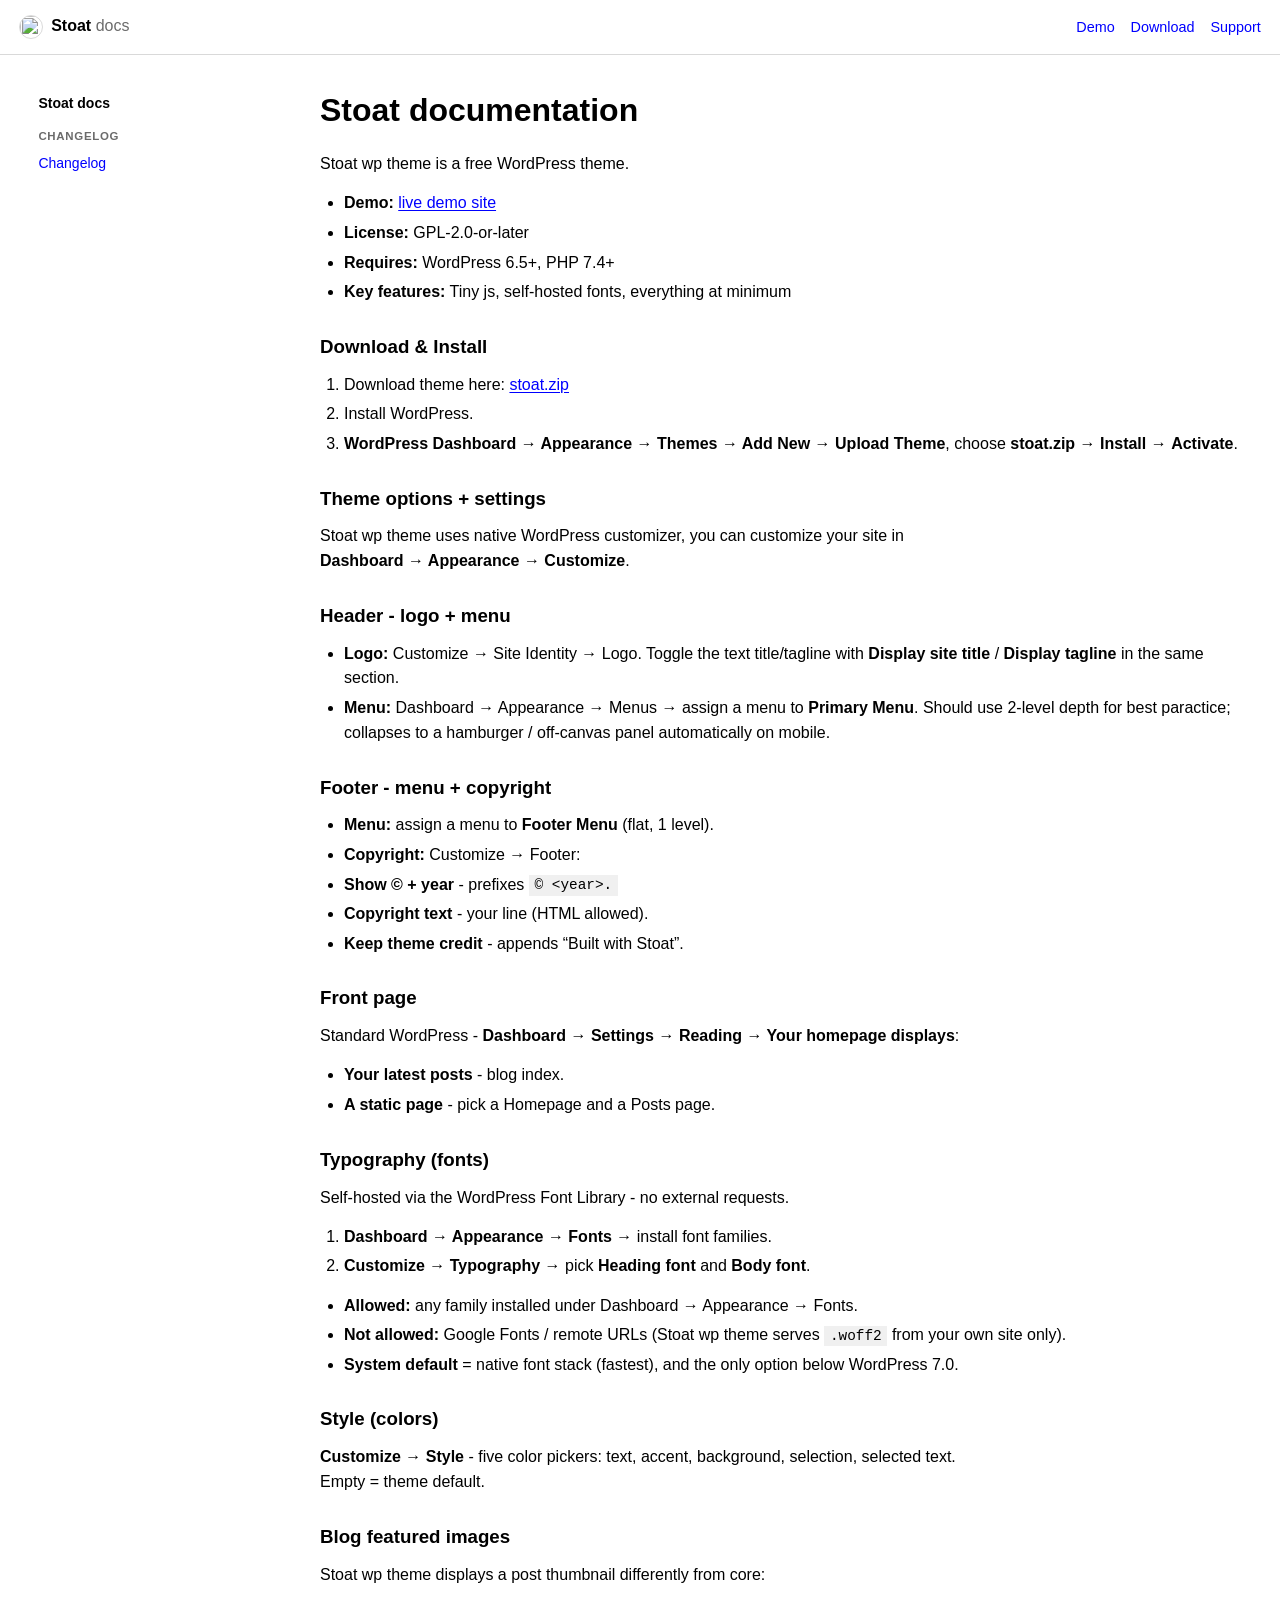
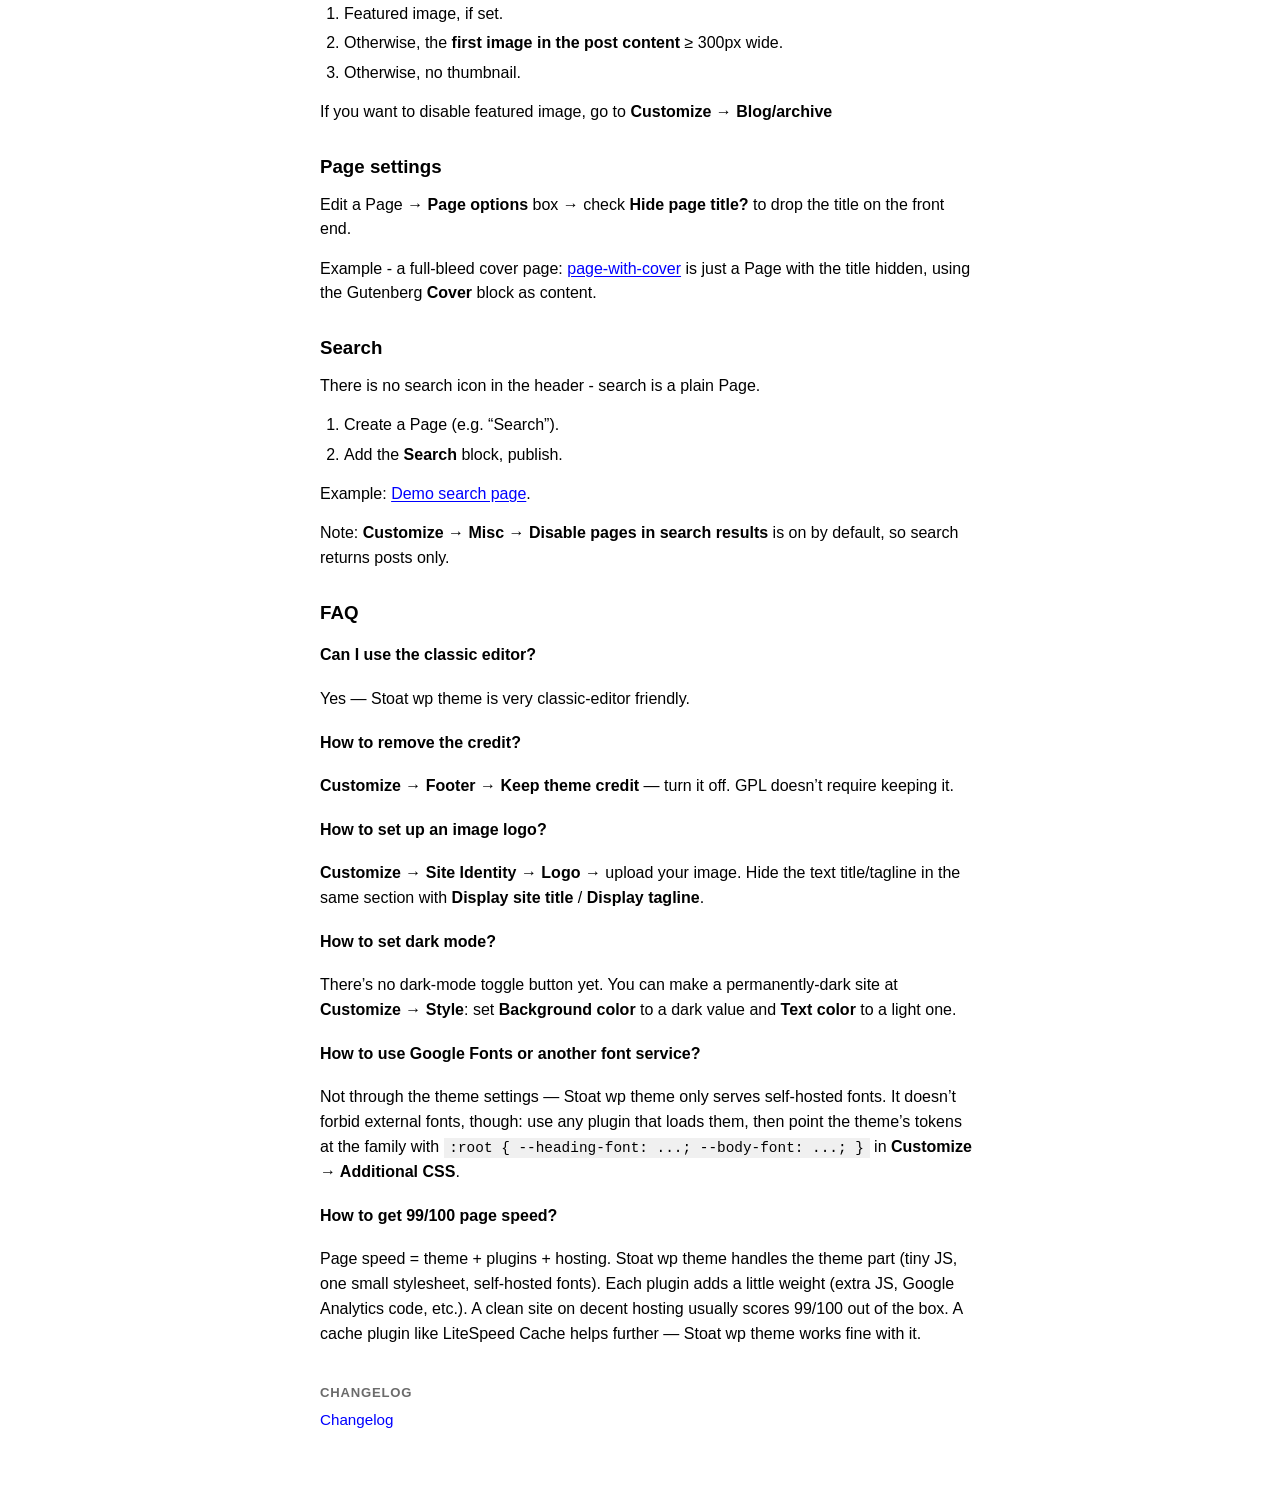
==== commit 0ff28b7a: "Move the docs to docs.owldraft.com The docs now publish to docs.owldraft.com on Cloudflare Pages, al" ====
--- a/docs/index.html
+++ b/docs/index.html
@@ -1,4 +1,4 @@
-<!doctype html><html lang=en><head><meta charset=utf-8><meta name=viewport content="width=device-width,initial-scale=1"><title>Stoat</title><meta name=description content="Stoat wp theme is a free WordPress theme."><link rel=canonical href="https://themedocs.github.io/stoat/"><meta property="og:title" content="Stoat"><meta property="og:url" content="https://themedocs.github.io/stoat/"><meta property="og:type" content="article"><meta property="og:site_name" content="Stoat docs"><meta name="twitter:card" content="summary"><meta property="og:description" content="Stoat wp theme is a free WordPress theme."><style>:root{--a:#1d4ed8}:root{--ink:#000;--muted:#6b6b6b;--line:rgba(0,0,0,.15);--line-soft:rgba(0,0,0,.08);--tint:rgba(0,0,0,.06);--body-font:Tahoma,Verdana,sans-serif;--code-font:ui-monospace,SFMono-Regular,Menlo,Consolas,"Liberation Mono",monospace}*{box-sizing:border-box}body{margin:0;font:16px/1.55 var(--body-font);color:var(--ink);background:#fff;-webkit-text-size-adjust:100%}::selection{background-color:#f4efd9}a{color:var(--a);text-decoration:none}a:hover{text-decoration:underline}.skip{position:absolute;left:-9999px}.skip:focus{left:.5em;top:.5em;z-index:9;background:#fff;padding:.4em .8em;border:1px solid var(--line)}.bar{display:flex;align-items:center;gap:.8em;padding:.9em 1.2em;border-bottom:1px solid var(--line);position:sticky;top:0;background:#fff;z-index:5}.bar .brand{display:inline-flex;align-items:center;gap:.5em;color:var(--ink);font-weight:700}.bar .brand span{color:var(--muted);font-weight:400}.bar-links{margin-left:auto;display:flex;gap:1.1em;font-size:.9em}.bar-links a,.bar .brand{text-decoration:none}.bar-links a:hover{text-decoration:underline;text-decoration-thickness:2px}.bar .brand:hover{text-decoration:none}.jump{display:none}.wrap{display:grid;grid-template-columns:15em minmax(0,1fr) 13em;gap:2.6em;max-width:78em;margin:0 auto;padding:2.2em 1.4em 4em;align-items:start}main{grid-column:2;grid-row:1;max-width:41em;min-width:0}.wide main{grid-column:2/4;max-width:58em}.side{grid-column:1;grid-row:1;position:sticky;top:4.4em;max-height:calc(100vh - 6em);overflow-y:auto;font-size:.875em;line-height:1.75}.toc{grid-column:3;grid-row:1;position:sticky;top:4.4em;font-size:.82em;line-height:1.7}.side a{display:block;color:var(--a);padding:.1em 0;text-decoration:none}.side a:hover{text-decoration:underline;text-decoration-thickness:2px}.side a.on{color:var(--ink);font-weight:700;text-decoration:none;box-shadow:-.7em 0 0 -.55em var(--a)}.side b{display:block;color:var(--muted);font-size:.82em;text-transform:uppercase;letter-spacing:.06em;margin:1.5em 0 .3em;font-weight:700}.side b:first-of-type{margin-top:.8em}.side-home{font-weight:700;color:var(--ink)!important}.toc b{display:block;color:var(--muted);font-size:.9em;text-transform:uppercase;letter-spacing:.06em;margin-bottom:.5em;font-weight:700}.toc a{display:block;color:var(--a);padding:.12em 0;border-left:2px solid var(--line-soft);padding-left:.8em;text-decoration:none}.toc a.sub{padding-left:1.6em}.toc a:hover{border-left-color:var(--a);text-decoration:underline;text-decoration-thickness:2px}.crumbs{font-size:.82em;color:var(--muted);margin-bottom:1.1em;display:flex;gap:.5em;flex-wrap:wrap}.crumbs a{color:var(--a);text-decoration:none}.crumbs a:hover{text-decoration:underline;text-decoration-thickness:2px}.crumbs a::after,.crumbs span:not(:last-child)::after{content:" ›";color:var(--line)}h1,h2,h3,h4{font-family:var(--body-font);font-weight:700;line-height:1.25}h1{font-size:2em;margin:0 0 .7em}h2{font-size:1.5em;margin:1.8em 0 .5em;padding-top:.9em;border-top:1px solid var(--line)}h3{font-size:1.17em;margin:1.6em 0 .3em}p,ul,ol{margin:.9em 0}li{margin:.3em 0}ul,ol{padding-left:1.5em}main a{text-decoration:underline;text-underline-offset:.15em}main a:hover{text-decoration:none}blockquote{margin:1.1em 0 1.1em 0;padding-left:16px;border-left:2px solid var(--line);font-size:1.2em}code,kbd,samp,pre{font-family:var(--code-font);font-size:.9em;tab-size:4}code,kbd,samp{background:var(--tint);padding:.15em .4em}pre{background:var(--tint);padding:16px;overflow:auto;white-space:pre;margin:1em 0;line-height:1.5}pre code{background:none;padding:0;font-size:inherit}kbd{border:1px solid var(--line);border-bottom-width:2px;padding:.05em .35em}img{max-width:100%;height:auto;border:1px solid var(--line)}table{border-collapse:collapse;font-size:.9em;margin:1.2em 0;display:block;overflow-x:auto}th,td{border:1px solid var(--line);padding:.4em .7em;text-align:left;vertical-align:top}th{font-weight:700}hr{border:0;border-top:1px solid var(--line);margin:2.2em 0}.pager{display:flex;gap:1em;margin-top:3em;padding-top:1.2em;border-top:1px solid var(--line);font-size:.92em}.pager a{flex:1;border:1px solid var(--line);padding:.6em .9em;text-decoration:none;color:var(--a)}.pager a:hover{border-color:var(--a);text-decoration:none}.pager a span{display:block;font-size:.8em;color:var(--muted)}.pager .next{text-align:right;margin-left:auto}.cards{column-count:3;column-gap:2.4em;margin-top:2.4em}.card{break-inside:avoid;margin-bottom:1.9em}.wide main>p{max-width:41em}.card h2{font-size:.82em;text-transform:uppercase;letter-spacing:.06em;color:var(--muted);border:0;margin:0 0 .4em;padding:0}.card a{display:block;font-size:.95em;padding:.1em 0;text-decoration:none}.card a:hover{text-decoration:underline;text-decoration-thickness:2px}.card .more{color:var(--muted)}.picks{display:grid;gap:1em;margin-top:2em;max-width:34em}.pick{display:block;border:1px solid var(--line);padding:1em 1.2em;text-decoration:none}.pick:hover{border-color:var(--a);text-decoration:none}.pick b{display:block;color:var(--ink);font-size:1.1em}.pick span{color:var(--muted);font-size:.92em}@media(max-width:64em){.wrap{grid-template-columns:minmax(0,1fr);gap:0;padding:1.4em 1.1em 3em}main,.wide main{grid-column:1;max-width:none}.cards{column-count:1}.toc{display:none}.side{grid-column:1;grid-row:2;position:static;max-height:none;margin-top:3em;padding-top:1.4em;border-top:1px solid var(--line);font-size:1em;line-height:2}.side a.on{box-shadow:none;color:var(--ink)}.jump{display:block;font-size:.9em;color:var(--a)}.bar{padding:.7em .9em}.bar-links{display:none}.jump{margin-left:auto}h1{font-size:1.6em}h2{font-size:1.25em}.pager{flex-direction:column}.pager .next{text-align:left;margin-left:0}}</style><script type="application/ld+json">{"@context":"https://schema.org","@type":"BreadcrumbList","itemListElement":[{"@type":"ListItem","position":1,"name":"Stoat"}]}</script><script async src="https://www.googletagmanager.com/gtag/js?id=G-YC7YN7JPV8"></script><script>window.dataLayer=window.dataLayer||[];function gtag(){dataLayer.push(arguments);}gtag('js',new Date());gtag('config','G-YC7YN7JPV8');</script></head><body><a class=skip href="#main">Skip to content</a><header class=bar><a class=brand href="/stoat/">Stoat <span>docs</span></a><nav class=bar-links><a href="https://stoat.owldraft.com/" rel=noopener target=_blank>Demo</a><a href="https://wordpress.org/themes/stoat/" rel=noopener target=_blank>Download</a><a href="https://wordpress.org/support/theme/stoat/">Support</a></nav><a class=jump href="#nav">All pages</a></header><div class="wrap wide"><main id=main><h1>Stoat documentation</h1><p>Stoat wp theme is a free WordPress theme.</p>
+<!doctype html><html lang=en><head><meta charset=utf-8><meta name=viewport content="width=device-width,initial-scale=1"><title>Stoat</title><meta name=description content="Stoat wp theme is a free WordPress theme."><link rel=canonical href="https://docs.owldraft.com/stoat/"><link rel=icon href="/stoat/assets/favicon.ico" sizes=any><link rel=icon type="image/png" sizes="32x32" href="/stoat/assets/favicon-32.png"><link rel=icon type="image/png" sizes="16x16" href="/stoat/assets/favicon-16.png"><link rel=apple-touch-icon href="/stoat/assets/apple-touch-icon.png"><meta property="og:title" content="Stoat"><meta property="og:url" content="https://docs.owldraft.com/stoat/"><meta property="og:type" content="article"><meta property="og:site_name" content="Stoat docs"><meta name="twitter:card" content="summary"><meta property="og:description" content="Stoat wp theme is a free WordPress theme."><style>:root{--a:#0000ff}:root{--ink:#000;--muted:#6b6b6b;--line:rgba(0,0,0,.15);--line-soft:rgba(0,0,0,.08);--tint:rgba(0,0,0,.06);--body-font:Tahoma,Verdana,sans-serif;--code-font:ui-monospace,SFMono-Regular,Menlo,Consolas,"Liberation Mono",monospace}*{box-sizing:border-box}body{margin:0;font:16px/1.55 var(--body-font);color:var(--ink);background:#fff;-webkit-text-size-adjust:100%}::selection{background-color:#f4efd9}a{color:var(--a);text-decoration:none}a:hover{text-decoration:underline}.skip{position:absolute;left:-9999px}.skip:focus{left:.5em;top:.5em;z-index:9;background:#fff;padding:.4em .8em;border:1px solid var(--line)}.bar{display:flex;align-items:center;gap:.8em;padding:.9em 1.2em;border-bottom:1px solid var(--line);position:sticky;top:0;background:#fff;z-index:5}.bar .brand{display:inline-flex;align-items:center;gap:.5em;color:var(--ink);font-weight:700}.bar .brand img{width:24px;height:24px;object-fit:cover;border-radius:50%;display:block}.bar .brand .name span{color:var(--muted);font-weight:400}.bar-links{margin-left:auto;display:flex;gap:1.1em;font-size:.9em}.bar-links a,.bar .brand{text-decoration:none}.bar-links a:hover{text-decoration:underline;text-decoration-thickness:2px}.bar .brand:hover{text-decoration:none}.jump{display:none}.wrap{display:grid;grid-template-columns:15em minmax(0,1fr) 13em;gap:2.6em;max-width:78em;margin:0 auto;padding:2.2em 1.4em 4em;align-items:start}main{grid-column:2;grid-row:1;max-width:41em;min-width:0}.wide main{grid-column:2/4;max-width:58em}.side{grid-column:1;grid-row:1;position:sticky;top:4.4em;max-height:calc(100vh - 6em);overflow-y:auto;font-size:.875em;line-height:1.75}.toc{grid-column:3;grid-row:1;position:sticky;top:4.4em;font-size:.82em;line-height:1.7}.side a{display:block;color:var(--a);padding:.1em 0;text-decoration:none}.side a:hover{text-decoration:underline;text-decoration-thickness:2px}.side a.on{color:var(--ink);font-weight:700;text-decoration:none;box-shadow:-.7em 0 0 -.55em var(--a)}.side b{display:block;color:var(--muted);font-size:.82em;text-transform:uppercase;letter-spacing:.06em;margin:1.5em 0 .3em;font-weight:700}.side b:first-of-type{margin-top:.8em}.side-home{font-weight:700;color:var(--ink)!important}.toc b{display:block;color:var(--muted);font-size:.9em;text-transform:uppercase;letter-spacing:.06em;margin-bottom:.5em;font-weight:700}.toc a{display:block;color:var(--a);padding:.12em 0;border-left:2px solid var(--line-soft);padding-left:.8em;text-decoration:none}.toc a.sub{padding-left:1.6em}.toc a:hover{border-left-color:var(--a);text-decoration:underline;text-decoration-thickness:2px}.crumbs{font-size:.82em;color:var(--muted);margin-bottom:1.1em;display:flex;gap:.5em;flex-wrap:wrap}.crumbs a{color:var(--a);text-decoration:none}.crumbs a:hover{text-decoration:underline;text-decoration-thickness:2px}.crumbs a::after,.crumbs span:not(:last-child)::after{content:" ›";color:var(--line)}h1,h2,h3,h4{font-family:var(--body-font);font-weight:700;line-height:1.25}h1{font-size:2em;margin:0 0 .7em}h2{font-size:1.5em;margin:1.8em 0 .5em;padding-top:.9em;border-top:1px solid var(--line)}h3{font-size:1.17em;margin:1.6em 0 .3em}p,ul,ol{margin:.9em 0}li{margin:.3em 0}ul,ol{padding-left:1.5em}main a{text-decoration:underline;text-underline-offset:.15em}main a:hover{text-decoration:none}blockquote{margin:1.1em 0 1.1em 0;padding-left:16px;border-left:2px solid var(--line);font-size:1.2em}code,kbd,samp,pre{font-family:var(--code-font);font-size:.9em;tab-size:4}code,kbd,samp{background:var(--tint);padding:.15em .4em}pre{background:var(--tint);padding:16px;overflow:auto;white-space:pre;margin:1em 0;line-height:1.5}pre code{background:none;padding:0;font-size:inherit}kbd{border:1px solid var(--line);border-bottom-width:2px;padding:.05em .35em}img{max-width:100%;height:auto;border:1px solid var(--line)}table{border-collapse:collapse;font-size:.9em;margin:1.2em 0;display:block;overflow-x:auto}th,td{border:1px solid var(--line);padding:.4em .7em;text-align:left;vertical-align:top}th{font-weight:700}hr{border:0;border-top:1px solid var(--line);margin:2.2em 0}.pager{display:flex;gap:1em;margin-top:3em;padding-top:1.2em;border-top:1px solid var(--line);font-size:.92em}.pager a{flex:1;border:1px solid var(--line);padding:.6em .9em;text-decoration:none;color:var(--a)}.pager a:hover{border-color:var(--a);text-decoration:none}.pager a span{display:block;font-size:.8em;color:var(--muted)}.pager .next{text-align:right;margin-left:auto}.cards{column-count:3;column-gap:2.4em;margin-top:2.4em}.card{break-inside:avoid;margin-bottom:1.9em}.wide main>p{max-width:41em}.card h2{font-size:.82em;text-transform:uppercase;letter-spacing:.06em;color:var(--muted);border:0;margin:0 0 .4em;padding:0}.card a{display:block;font-size:.95em;padding:.1em 0;text-decoration:none}.card a:hover{text-decoration:underline;text-decoration-thickness:2px}.card .more{color:var(--muted)}.picks{display:grid;gap:1em;margin-top:2em;max-width:34em}.pick{display:block;border:1px solid var(--line);padding:1em 1.2em;text-decoration:none}.pick:hover{border-color:var(--a);text-decoration:none}.pick b{display:block;color:var(--ink);font-size:1.1em}.pick span{color:var(--muted);font-size:.92em}@media(max-width:64em){.wrap{grid-template-columns:minmax(0,1fr);gap:0;padding:1.4em 1.1em 3em}main,.wide main{grid-column:1;max-width:none}.cards{column-count:1}.toc{display:none}.side{grid-column:1;grid-row:2;position:static;max-height:none;margin-top:3em;padding-top:1.4em;border-top:1px solid var(--line);font-size:1em;line-height:2}.side a.on{box-shadow:none;color:var(--ink)}.jump{display:block;font-size:.9em;color:var(--a)}.bar{padding:.7em .9em}.bar-links{display:none}.jump{margin-left:auto}h1{font-size:1.6em}h2{font-size:1.25em}.pager{flex-direction:column}.pager .next{text-align:left;margin-left:0}}</style><script type="application/ld+json">{"@context":"https://schema.org","@type":"BreadcrumbList","itemListElement":[{"@type":"ListItem","position":1,"name":"Stoat"}]}</script><script async src="https://www.googletagmanager.com/gtag/js?id=G-VGC71S6DLL"></script><script>window.dataLayer=window.dataLayer||[];function gtag(){dataLayer.push(arguments);}gtag('js',new Date());gtag('config','G-VGC71S6DLL');</script></head><body><a class=skip href="#main">Skip to content</a><header class=bar><a class=brand href="/stoat/"><img src="/stoat/assets/owldraft-mark.jpg" alt="" width=24 height=24><span class=name>Stoat <span>docs</span></span></a><nav class=bar-links><a href="https://stoat.owldraft.com/" rel=noopener target=_blank>Demo</a><a href="https://wordpress.org/themes/stoat/" rel=noopener target=_blank>Download</a><a href="https://wordpress.org/support/theme/stoat/">Support</a></nav><a class=jump href="#nav">All pages</a></header><div class="wrap wide"><main id=main><h1>Stoat documentation</h1><p>Stoat wp theme is a free WordPress theme.</p>
 <ul>
 <li><strong>Demo:</strong> <a href="https://stoat.owldraft.com">live demo site</a></li>
 <li><strong>License:</strong> GPL-2.0-or-later</li>
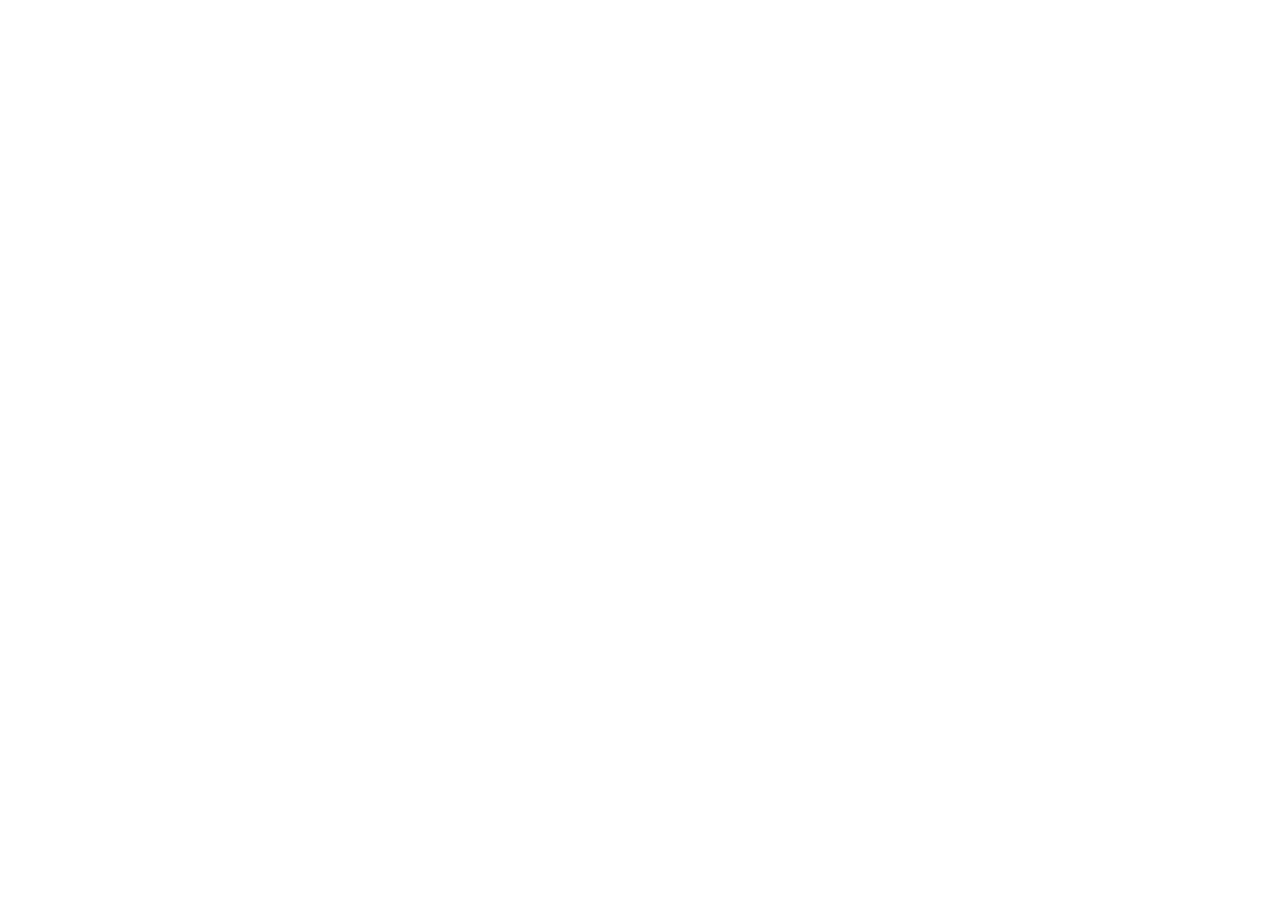
==== commit 1caae875: "Forward the old docs URLs to docs.owldraft.com GitHub Pages cannot answer with a 301, so every page " ====
--- a/docs/index.html
+++ b/docs/index.html
@@ -1,79 +1 @@
-<!doctype html><html lang=en><head><meta charset=utf-8><meta name=viewport content="width=device-width,initial-scale=1"><title>Stoat</title><meta name=description content="Stoat wp theme is a free WordPress theme."><link rel=canonical href="https://docs.owldraft.com/stoat/"><link rel=icon href="/stoat/assets/favicon.ico" sizes=any><link rel=icon type="image/png" sizes="32x32" href="/stoat/assets/favicon-32.png"><link rel=icon type="image/png" sizes="16x16" href="/stoat/assets/favicon-16.png"><link rel=apple-touch-icon href="/stoat/assets/apple-touch-icon.png"><meta property="og:title" content="Stoat"><meta property="og:url" content="https://docs.owldraft.com/stoat/"><meta property="og:type" content="article"><meta property="og:site_name" content="Stoat docs"><meta name="twitter:card" content="summary"><meta property="og:description" content="Stoat wp theme is a free WordPress theme."><style>:root{--a:#0000ff}:root{--ink:#000;--muted:#6b6b6b;--line:rgba(0,0,0,.15);--line-soft:rgba(0,0,0,.08);--tint:rgba(0,0,0,.06);--body-font:Tahoma,Verdana,sans-serif;--code-font:ui-monospace,SFMono-Regular,Menlo,Consolas,"Liberation Mono",monospace}*{box-sizing:border-box}body{margin:0;font:16px/1.55 var(--body-font);color:var(--ink);background:#fff;-webkit-text-size-adjust:100%}::selection{background-color:#f4efd9}a{color:var(--a);text-decoration:none}a:hover{text-decoration:underline}.skip{position:absolute;left:-9999px}.skip:focus{left:.5em;top:.5em;z-index:9;background:#fff;padding:.4em .8em;border:1px solid var(--line)}.bar{display:flex;align-items:center;gap:.8em;padding:.9em 1.2em;border-bottom:1px solid var(--line);position:sticky;top:0;background:#fff;z-index:5}.bar .brand{display:inline-flex;align-items:center;gap:.5em;color:var(--ink);font-weight:700}.bar .brand img{width:24px;height:24px;object-fit:cover;border-radius:50%;display:block}.bar .brand .name span{color:var(--muted);font-weight:400}.bar-links{margin-left:auto;display:flex;gap:1.1em;font-size:.9em}.bar-links a,.bar .brand{text-decoration:none}.bar-links a:hover{text-decoration:underline;text-decoration-thickness:2px}.bar .brand:hover{text-decoration:none}.jump{display:none}.wrap{display:grid;grid-template-columns:15em minmax(0,1fr) 13em;gap:2.6em;max-width:78em;margin:0 auto;padding:2.2em 1.4em 4em;align-items:start}main{grid-column:2;grid-row:1;max-width:41em;min-width:0}.wide main{grid-column:2/4;max-width:58em}.side{grid-column:1;grid-row:1;position:sticky;top:4.4em;max-height:calc(100vh - 6em);overflow-y:auto;font-size:.875em;line-height:1.75}.toc{grid-column:3;grid-row:1;position:sticky;top:4.4em;font-size:.82em;line-height:1.7}.side a{display:block;color:var(--a);padding:.1em 0;text-decoration:none}.side a:hover{text-decoration:underline;text-decoration-thickness:2px}.side a.on{color:var(--ink);font-weight:700;text-decoration:none;box-shadow:-.7em 0 0 -.55em var(--a)}.side b{display:block;color:var(--muted);font-size:.82em;text-transform:uppercase;letter-spacing:.06em;margin:1.5em 0 .3em;font-weight:700}.side b:first-of-type{margin-top:.8em}.side-home{font-weight:700;color:var(--ink)!important}.toc b{display:block;color:var(--muted);font-size:.9em;text-transform:uppercase;letter-spacing:.06em;margin-bottom:.5em;font-weight:700}.toc a{display:block;color:var(--a);padding:.12em 0;border-left:2px solid var(--line-soft);padding-left:.8em;text-decoration:none}.toc a.sub{padding-left:1.6em}.toc a:hover{border-left-color:var(--a);text-decoration:underline;text-decoration-thickness:2px}.crumbs{font-size:.82em;color:var(--muted);margin-bottom:1.1em;display:flex;gap:.5em;flex-wrap:wrap}.crumbs a{color:var(--a);text-decoration:none}.crumbs a:hover{text-decoration:underline;text-decoration-thickness:2px}.crumbs a::after,.crumbs span:not(:last-child)::after{content:" ›";color:var(--line)}h1,h2,h3,h4{font-family:var(--body-font);font-weight:700;line-height:1.25}h1{font-size:2em;margin:0 0 .7em}h2{font-size:1.5em;margin:1.8em 0 .5em;padding-top:.9em;border-top:1px solid var(--line)}h3{font-size:1.17em;margin:1.6em 0 .3em}p,ul,ol{margin:.9em 0}li{margin:.3em 0}ul,ol{padding-left:1.5em}main a{text-decoration:underline;text-underline-offset:.15em}main a:hover{text-decoration:none}blockquote{margin:1.1em 0 1.1em 0;padding-left:16px;border-left:2px solid var(--line);font-size:1.2em}code,kbd,samp,pre{font-family:var(--code-font);font-size:.9em;tab-size:4}code,kbd,samp{background:var(--tint);padding:.15em .4em}pre{background:var(--tint);padding:16px;overflow:auto;white-space:pre;margin:1em 0;line-height:1.5}pre code{background:none;padding:0;font-size:inherit}kbd{border:1px solid var(--line);border-bottom-width:2px;padding:.05em .35em}img{max-width:100%;height:auto;border:1px solid var(--line)}table{border-collapse:collapse;font-size:.9em;margin:1.2em 0;display:block;overflow-x:auto}th,td{border:1px solid var(--line);padding:.4em .7em;text-align:left;vertical-align:top}th{font-weight:700}hr{border:0;border-top:1px solid var(--line);margin:2.2em 0}.pager{display:flex;gap:1em;margin-top:3em;padding-top:1.2em;border-top:1px solid var(--line);font-size:.92em}.pager a{flex:1;border:1px solid var(--line);padding:.6em .9em;text-decoration:none;color:var(--a)}.pager a:hover{border-color:var(--a);text-decoration:none}.pager a span{display:block;font-size:.8em;color:var(--muted)}.pager .next{text-align:right;margin-left:auto}.cards{column-count:3;column-gap:2.4em;margin-top:2.4em}.card{break-inside:avoid;margin-bottom:1.9em}.wide main>p{max-width:41em}.card h2{font-size:.82em;text-transform:uppercase;letter-spacing:.06em;color:var(--muted);border:0;margin:0 0 .4em;padding:0}.card a{display:block;font-size:.95em;padding:.1em 0;text-decoration:none}.card a:hover{text-decoration:underline;text-decoration-thickness:2px}.card .more{color:var(--muted)}.picks{display:grid;gap:1em;margin-top:2em;max-width:34em}.pick{display:block;border:1px solid var(--line);padding:1em 1.2em;text-decoration:none}.pick:hover{border-color:var(--a);text-decoration:none}.pick b{display:block;color:var(--ink);font-size:1.1em}.pick span{color:var(--muted);font-size:.92em}@media(max-width:64em){.wrap{grid-template-columns:minmax(0,1fr);gap:0;padding:1.4em 1.1em 3em}main,.wide main{grid-column:1;max-width:none}.cards{column-count:1}.toc{display:none}.side{grid-column:1;grid-row:2;position:static;max-height:none;margin-top:3em;padding-top:1.4em;border-top:1px solid var(--line);font-size:1em;line-height:2}.side a.on{box-shadow:none;color:var(--ink)}.jump{display:block;font-size:.9em;color:var(--a)}.bar{padding:.7em .9em}.bar-links{display:none}.jump{margin-left:auto}h1{font-size:1.6em}h2{font-size:1.25em}.pager{flex-direction:column}.pager .next{text-align:left;margin-left:0}}</style><script type="application/ld+json">{"@context":"https://schema.org","@type":"BreadcrumbList","itemListElement":[{"@type":"ListItem","position":1,"name":"Stoat"}]}</script><script async src="https://www.googletagmanager.com/gtag/js?id=G-VGC71S6DLL"></script><script>window.dataLayer=window.dataLayer||[];function gtag(){dataLayer.push(arguments);}gtag('js',new Date());gtag('config','G-VGC71S6DLL');</script></head><body><a class=skip href="#main">Skip to content</a><header class=bar><a class=brand href="/stoat/"><img src="/stoat/assets/owldraft-mark.jpg" alt="" width=24 height=24><span class=name>Stoat <span>docs</span></span></a><nav class=bar-links><a href="https://stoat.owldraft.com/" rel=noopener target=_blank>Demo</a><a href="https://wordpress.org/themes/stoat/" rel=noopener target=_blank>Download</a><a href="https://wordpress.org/support/theme/stoat/">Support</a></nav><a class=jump href="#nav">All pages</a></header><div class="wrap wide"><main id=main><h1>Stoat documentation</h1><p>Stoat wp theme is a free WordPress theme.</p>
-<ul>
-<li><strong>Demo:</strong> <a href="https://stoat.owldraft.com">live demo site</a></li>
-<li><strong>License:</strong> GPL-2.0-or-later</li>
-<li><strong>Requires:</strong> WordPress 6.5+, PHP 7.4+</li>
-<li><strong>Key features:</strong> Tiny js, self-hosted fonts, everything at minimum</li>
-</ul>
-<h3 id="download-install">Download &amp; Install</h3>
-<ol>
-<li>Download theme here: <a href="https://downloads.wordpress.org/theme/stoat.zip">stoat.zip</a></li>
-<li>Install WordPress.</li>
-<li><strong>WordPress Dashboard → Appearance → Themes → Add New → Upload Theme</strong>, choose <strong>stoat.zip</strong> → <strong>Install</strong> → <strong>Activate</strong>.</li>
-</ol>
-<h3 id="theme-options-settings">Theme options + settings</h3>
-<p>Stoat wp theme uses native WordPress customizer, you can customize your site in <strong>Dashboard → Appearance → Customize</strong>.</p>
-<h3 id="header-logo-menu">Header - logo + menu</h3>
-<ul>
-<li><strong>Logo:</strong> Customize → Site Identity → Logo. Toggle the text title/tagline with <strong>Display site title</strong> / <strong>Display tagline</strong> in the same section.</li>
-<li><strong>Menu:</strong> Dashboard → Appearance → Menus → assign a menu to <strong>Primary Menu</strong>. Should use 2-level depth for best paractice; collapses to a hamburger / off-canvas panel automatically on mobile.</li>
-</ul>
-<h3 id="footer-menu-copyright">Footer - menu + copyright</h3>
-<ul>
-<li><strong>Menu:</strong> assign a menu to <strong>Footer Menu</strong> (flat, 1 level).</li>
-<li><strong>Copyright:</strong> Customize → Footer:</li>
-<li><strong>Show © + year</strong> - prefixes <code>© &lt;year&gt;.</code></li>
-<li><strong>Copyright text</strong> - your line (HTML allowed).</li>
-<li><strong>Keep theme credit</strong> - appends &ldquo;Built with Stoat&rdquo;.</li>
-</ul>
-<h3 id="front-page">Front page</h3>
-<p>Standard WordPress - <strong>Dashboard → Settings → Reading → Your homepage displays</strong>:</p>
-<ul>
-<li><strong>Your latest posts</strong> - blog index.</li>
-<li><strong>A static page</strong> - pick a Homepage and a Posts page.</li>
-</ul>
-<h3 id="typography-fonts">Typography (fonts)</h3>
-<p>Self-hosted via the WordPress Font Library - no external requests.</p>
-<ol>
-<li><strong>Dashboard → Appearance → Fonts</strong> → install font families.</li>
-<li><strong>Customize → Typography</strong> → pick <strong>Heading font</strong> and <strong>Body font</strong>.</li>
-</ol>
-<ul>
-<li><strong>Allowed:</strong> any family installed under Dashboard → Appearance → Fonts.</li>
-<li><strong>Not allowed:</strong> Google Fonts / remote URLs (Stoat wp theme serves <code>.woff2</code> from your own site only).</li>
-<li><strong>System default</strong> = native font stack (fastest), and the only option below WordPress 7.0.</li>
-</ul>
-<h3 id="style-colors">Style (colors)</h3>
-<p><strong>Customize → Style</strong> - five color pickers: text, accent, background, selection, selected text. Empty = theme default.</p>
-<h3 id="blog-featured-images">Blog featured images</h3>
-<p>Stoat wp theme displays a post thumbnail differently from core:</p>
-<ol>
-<li>Featured image, if set.</li>
-<li>Otherwise, the <strong>first image in the post content</strong> ≥ 300px wide.</li>
-<li>Otherwise, no thumbnail.</li>
-</ol>
-<p>If you want to disable featured image, go to <strong>Customize → Blog/archive</strong></p>
-<h3 id="page-settings">Page settings</h3>
-<p>Edit a Page → <strong>Page options</strong> box → check <strong>Hide page title?</strong> to drop the title on the front end.</p>
-<p>Example - a full-bleed cover page: <a href="https://stoat.owldraft.com/page-with-cover/">page-with-cover</a> is just a Page with the title hidden, using the Gutenberg <strong>Cover</strong> block as content.</p>
-<h3 id="search">Search</h3>
-<p>There is no search icon in the header - search is a plain Page.</p>
-<ol>
-<li>Create a Page (e.g. &ldquo;Search&rdquo;).</li>
-<li>Add the <strong>Search</strong> block, publish.</li>
-</ol>
-<p>Example: <a href="https://stoat.owldraft.com/search/">Demo search page</a>.</p>
-<p>Note: <strong>Customize → Misc → Disable pages in search results</strong> is on by default, so search returns posts only.</p>
-<h3 id="faq">FAQ</h3>
-<h4 id="can-i-use-the-classic-editor">Can I use the classic editor?</h4>
-<p>Yes — Stoat wp theme is very classic-editor friendly.</p>
-<h4 id="how-to-remove-the-credit">How to remove the credit?</h4>
-<p><strong>Customize → Footer → Keep theme credit</strong> — turn it off. GPL doesn&rsquo;t require keeping it.</p>
-<h4 id="how-to-set-up-an-image-logo">How to set up an image logo?</h4>
-<p><strong>Customize → Site Identity → Logo</strong> → upload your image. Hide the text title/tagline in the same section with <strong>Display site title</strong> / <strong>Display tagline</strong>.</p>
-<h4 id="how-to-set-dark-mode">How to set dark mode?</h4>
-<p>There&rsquo;s no dark-mode toggle button yet. You can make a permanently-dark site at <strong>Customize → Style</strong>: set <strong>Background color</strong> to a dark value and <strong>Text color</strong> to a light one.</p>
-<h4 id="how-to-use-google-fonts-or-another-font-service">How to use Google Fonts or another font service?</h4>
-<p>Not through the theme settings — Stoat wp theme only serves self-hosted fonts. It doesn&rsquo;t forbid external fonts, though: use any plugin that loads them, then point the theme&rsquo;s tokens at the family with <code>:root { --heading-font: ...; --body-font: ...; }</code> in <strong>Customize → Additional CSS</strong>.</p>
-<h4 id="how-to-get-99100-page-speed">How to get 99/100 page speed?</h4>
-<p>Page speed = theme + plugins + hosting. Stoat wp theme handles the theme part (tiny JS, one small stylesheet, self-hosted fonts). Each plugin adds a little weight (extra JS, Google Analytics code, etc.). A clean site on decent hosting usually scores 99/100 out of the box. A cache plugin like LiteSpeed Cache helps further — Stoat wp theme works fine with it.</p><div class=cards><div class=card><h2>Changelog</h2><a href="/stoat/changelog/">Changelog</a></div></div></main><nav class="side" id="nav" aria-label="Stoat documentation"><a class="side-home" href="/stoat/">Stoat docs</a><b>Changelog</b><a href="/stoat/changelog/">Changelog</a></nav></div></body></html>+<!doctype html><html lang=en><head><meta charset=utf-8><meta name=viewport content="width=device-width,initial-scale=1"><title>Moved to https://docs.owldraft.com/stoat/</title><link rel=canonical href="https://docs.owldraft.com/stoat/"><meta http-equiv=refresh content="0;url=https://docs.owldraft.com/stoat/"></head><body><p>These docs have moved to <a href="https://docs.owldraft.com/stoat/">https://docs.owldraft.com/stoat/</a>.</p></body></html>
